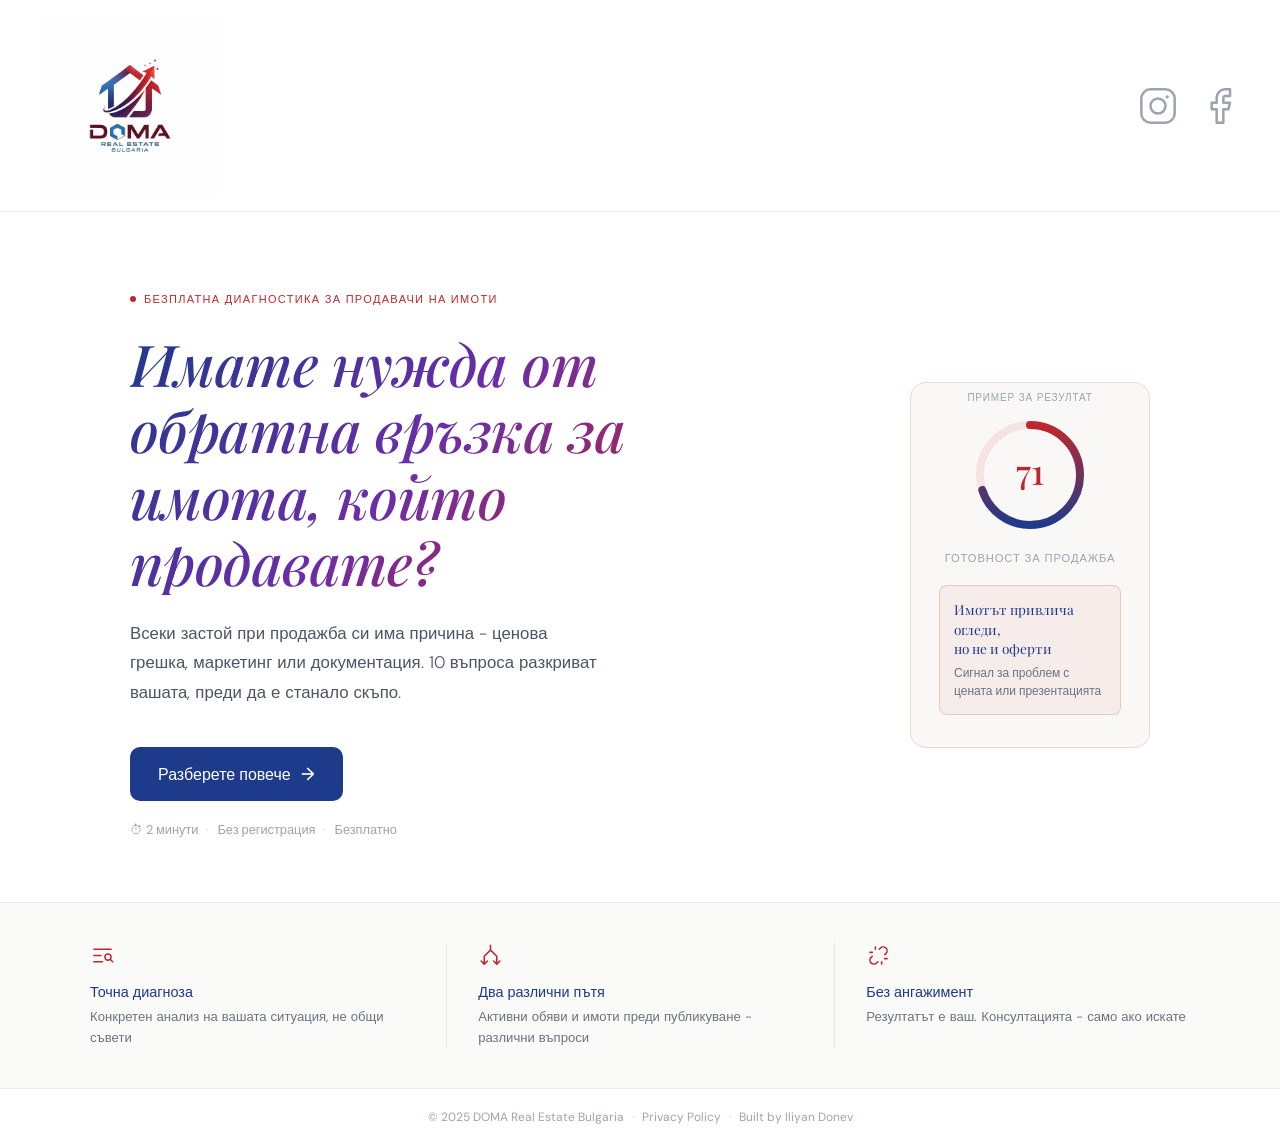
==== index.html @ 655368c6 "Implement Umami tracking on quiz start button Add Umami tracking for quiz start event." ====
<!DOCTYPE html>
<html lang="bg">
<head>
  <meta charset="UTF-8">
  <meta name="viewport" content="width=device-width, initial-scale=1">
  <meta property="og:title" content="DOMA Real Estate Bulgaria">
  <meta property="og:description" content="Защо вашият имот не се продава – 2-минутна проверка">
  <meta property="og:image" content="assets/og-image.png">
  <title>DOMA Real Estate Bulgaria</title>
  <link rel="stylesheet" href="css/style.css">
  <script defer src="https://cloud.umami.is/script.js" data-website-id="cf87cef5-dd13-4942-bef0-fa06c832aa52"></script>
</head>
<body>

  <!-- ── LANDING PAGE ──────────────────────────────────────────────────────── -->
  <div id="landing-page">

    <nav class="lp-nav">
      <img src="assets/doma-logo.png" alt="DOMA Real Estate Bulgaria" class="lp-logo">
      <div class="lp-nav-social">
        <a href="https://www.instagram.com/doma.real.estate?igsh=NHRucGd0cjFxdnpi" target="_blank" rel="noopener" class="lp-social-link" aria-label="Instagram">
          <svg width="40" height="40" viewBox="0 0 24 24" fill="none" xmlns="http://www.w3.org/2000/svg">
            <rect x="2" y="2" width="20" height="20" rx="5.5" stroke="currentColor" stroke-width="1.5"/>
            <circle cx="12" cy="12" r="4.5" stroke="currentColor" stroke-width="1.5"/>
            <circle cx="17.5" cy="6.5" r="1" fill="currentColor"/>
          </svg>
        </a>
        <a href="https://www.facebook.com/share/1CuQhiD61M/?mibextid=wwXIfr" target="_blank" rel="noopener" class="lp-social-link" aria-label="Facebook">
          <svg width="40" height="40" viewBox="0 0 24 24" fill="none" xmlns="http://www.w3.org/2000/svg">
            <path d="M18 2H15C13.6739 2 12.4021 2.52678 11.4645 3.46447C10.5268 4.40215 10 5.67392 10 7V10H7V14H10V22H14V14H17L18 10H14V7C14 6.73478 14.1054 6.48043 14.2929 6.29289C14.4804 6.10536 14.7348 6 15 6H18V2Z" stroke="currentColor" stroke-width="1.5" stroke-linecap="round" stroke-linejoin="round"/>
          </svg>
        </a>
      </div>
    </nav>

    <section class="lp-hero">
      <div class="lp-hero-inner">

        <div class="lp-eyebrow">
          <span class="lp-eyebrow-dot"></span>
          Безплатна диагностика за продавачи на имоти
        </div>

        <h1 class="lp-headline">
          <em>Имате нужда от обратна връзка за имота, който продавате?</em>
        </h1>

        <p class="lp-subhead">
          Всеки застой при продажба си има причина - ценова грешка, маркетинг или документация.
          10 въпроса разкриват вашата, преди да е станало скъпо.
        </p>

        <button class="lp-cta" id="lp-start-btn">
          Разберете повече
          <span class="lp-cta-arrow">→</span>
        </button>

        <div class="lp-meta">
          <span>⏱ 2 минути</span>
          <span class="lp-meta-sep">·</span>
          <span>Без регистрация</span>
          <span class="lp-meta-sep">·</span>
          <span>Безплатно</span>
        </div>

      </div>

      <div class="lp-hero-graphic">
        <div class="lp-score-preview">
          <div class="lp-score-ring">
            <svg viewBox="0 0 120 120" width="120" height="120">
              <circle cx="60" cy="60" r="50" fill="none" stroke="rgba(192,39,45,0.1)" stroke-width="8"/>
              <circle cx="60" cy="60" r="50" fill="none" stroke="url(#lp-grad)" stroke-width="8"
                stroke-dasharray="220 314" stroke-linecap="round"
                transform="rotate(-90 60 60)"/>
              <defs>
                <linearGradient id="lp-grad" x1="0%" y1="0%" x2="100%" y2="0%">
                  <stop offset="0%" stop-color="#1E3A8A"/>
                  <stop offset="100%" stop-color="#C0272D"/>
                </linearGradient>
              </defs>
            </svg>
            <div class="lp-score-num">71</div>
          </div>
          <div class="lp-score-label">Готовност за продажба</div>
          <div class="lp-score-risk">
            <div class="lp-score-risk-title">Имотът привлича огледи,<br>но не и оферти</div>
            <div class="lp-score-risk-body">Сигнал за проблем с цената или презентацията</div>
          </div>
        </div>
      </div>

    </section>

    <section class="lp-trust">
      <div class="lp-trust-inner">

        <div class="lp-trust-card">
          <div class="lp-trust-icon">
            <svg xmlns="http://www.w3.org/2000/svg" width="25" height="25" fill="#C0272D" viewBox="0 0 256 256"><path d="M32,64a8,8,0,0,1,8-8H216a8,8,0,0,1,0,16H40A8,8,0,0,1,32,64Zm8,72h72a8,8,0,0,0,0-16H40a8,8,0,0,0,0,16Zm88,48H40a8,8,0,0,0,0,16h88a8,8,0,0,0,0-16Zm109.66,13.66a8,8,0,0,1-11.32,0L206,177.36A40,40,0,1,1,217.36,166l20.3,20.3A8,8,0,0,1,237.66,197.66ZM184,168a24,24,0,1,0-24-24A24,24,0,0,0,184,168Z"></path></svg>
          </div>
          <div class="lp-trust-label">Точна диагноза</div>
          <div class="lp-trust-desc">Конкретен анализ на вашата ситуация, не общи съвети</div>
        </div>

        <div class="lp-trust-divider"></div>

        <div class="lp-trust-card">
          <div class="lp-trust-icon">
            <svg xmlns="http://www.w3.org/2000/svg" width="25" height="25" fill="#C0272D" viewBox="0 0 256 256"><path d="M229.66,189.66l-32,32a8,8,0,0,1-11.32,0l-32-32a8,8,0,0,1,11.32-11.32L184,196.69V139.31l-56-56-56,56v57.38l18.34-18.35a8,8,0,0,1,11.32,11.32l-32,32a8,8,0,0,1-11.32,0l-32-32a8,8,0,0,1,11.32-11.32L56,196.69V136a8,8,0,0,1,2.34-5.66L120,68.69V24a8,8,0,0,1,16,0V68.69l61.66,61.65A8,8,0,0,1,200,136v60.69l18.34-18.35a8,8,0,0,1,11.32,11.32Z"></path></svg>
          </div>
          <div class="lp-trust-label">Два различни пътя</div>
          <div class="lp-trust-desc">Активни обяви и имоти преди публикуване - различни въпроси</div>
        </div>

        <div class="lp-trust-divider"></div>

        <div class="lp-trust-card">
          <div class="lp-trust-icon">
            <svg xmlns="http://www.w3.org/2000/svg" width="25" height="25" fill="#C0272D" viewBox="0 0 256 256"><path d="M198.63,57.37a32,32,0,0,0-45.19-.06L141.79,69.52a8,8,0,0,1-11.58-11l11.72-12.29a1.59,1.59,0,0,1,.13-.13,48,48,0,0,1,67.88,67.88,1.59,1.59,0,0,1-.13.13l-12.29,11.72a8,8,0,0,1-11-11.58l12.21-11.65A32,32,0,0,0,198.63,57.37ZM114.21,186.48l-11.65,12.21a32,32,0,0,1-45.25-45.25l12.21-11.65a8,8,0,0,0-11-11.58L46.19,141.93a1.59,1.59,0,0,0-.13.13,48,48,0,0,0,67.88,67.88,1.59,1.59,0,0,0,.13-.13l11.72-12.29a8,8,0,1,0-11.58-11ZM216,152H192a8,8,0,0,0,0,16h24a8,8,0,0,0,0-16ZM40,104H64a8,8,0,0,0,0-16H40a8,8,0,0,0,0,16Zm120,80a8,8,0,0,0-8,8v24a8,8,0,0,0,16,0V192A8,8,0,0,0,160,184ZM96,72a8,8,0,0,0,8-8V40a8,8,0,0,0-16,0V64A8,8,0,0,0,96,72Z"></path></svg>
          </div>
          <div class="lp-trust-label">Без ангажимент</div>
          <div class="lp-trust-desc">Резултатът е ваш. Консултацията - само ако искате</div>
        </div>

      </div>
    </section>

    <footer class="lp-footer">
      <span>© 2025 DOMA Real Estate Bulgaria</span>
      <span class="lp-meta-sep">·</span>
      <a href="privacy.html" target="_blank" rel="noopener">Privacy Policy</a>
      <span class="lp-meta-sep">·</span>
      <span>Built by Iliyan Donev</span>
    </footer>

  </div>

  <!-- ── QUIZ ──────────────────────────────────────────────────────────────── -->
  <div id="quiz-root" style="display:none;">
    <div class="quiz-inner" id="quiz-inner"></div>
  </div>

  <script src="js/quiz.js"></script>
  <script>
    document.getElementById('lp-start-btn').addEventListener('click', function () {
      if (window.umami) umami.track('quiz-started'); // Umami analytics - Quiz started — did the CTA click convert to Q1
      var lp = document.getElementById('landing-page');
      var qr = document.getElementById('quiz-root');
      lp.style.transition = 'opacity 0.35s ease';
      lp.style.opacity = '0';
      setTimeout(function () {
        lp.style.display = 'none';
        qr.style.display = 'flex';
        qr.style.opacity = '0';
        qr.style.transition = 'opacity 0.35s ease';
        setTimeout(function () { qr.style.opacity = '1'; }, 30);
      }, 350);
    });
  </script>

</body>
</html>
---- css/style.css ----
@import url('https://fonts.googleapis.com/css2?family=Playfair+Display:wght@400;500;600&family=DM+Sans:wght@400;500&display=swap');

  * { box-sizing: border-box; margin: 0; padding: 0; }

  #quiz-root {
    font-family: 'DM Sans', sans-serif;
    background: #F2F1EE;
    min-height: 100vh;
    padding: 2rem 1rem;
    color: #FFFFFF;
    display: flex;
    flex-direction: column;
    align-items: center;
    justify-content: center;
  }

  .quiz-inner {
    width: 100%;
    max-width: 620px;
  }

  .brand {
    text-align: center;
    margin-bottom: 2.5rem;
  }

  .brand-eyebrow {
    font-size: 11px;
    letter-spacing: 0.12em;
    text-transform: uppercase;
    color: #C0272D;
    margin-bottom: 0.5rem;
  }

  .brand-title {
    font-family: 'Playfair Display', serif;
    font-size: 1.6rem;
    font-weight: 500;
    color: #1e3a8a;
    line-height: 1.3;
  }

  .brand-trust {
    font-size: 0.75rem;
    color: #1e3a8a;
    margin-top: 0.5rem;
  }

  .progress-bar-wrap {
    background: rgba(0,0,0,0.08);
    border-radius: 100px;
    height: 3px;
    margin-bottom: 2.5rem;
    overflow: hidden;
  }

  .progress-bar-fill {
    height: 100%;
    background: #C0272D;
    border-radius: 100px;
    transition: width 0.5s ease;
  }

  .q-counter {
    font-size: 12px;
    color: #C0272D;
    letter-spacing: 0.08em;
    text-transform: uppercase;
    margin-bottom: 0.75rem;
    display: flex;
    justify-content: space-between;
  }

  .q-text {
    font-family: 'Playfair Display', serif;
    font-size: 1.35rem;
    font-weight: 400;
    line-height: 1.5;
    color: #1e3a8a;
    margin-bottom: 1.75rem;
  }

  .options-list {
    display: flex;
    flex-direction: column;
    gap: 10px;
  }

  .option-btn {
    background: rgba(0,0,0,0.02);
    border: 0.5px solid rgba(192,39,45,0.2);
    border-radius: 10px;
    padding: 14px 18px;
    color: #1e3a8a;
    font-family: 'DM Sans', sans-serif;
    font-size: 0.95rem;
    text-align: left;
    cursor: pointer;
    transition: background 0.2s, border-color 0.2s, color 0.2s;
    display: flex;
    align-items: center;
    gap: 12px;
  }

  .option-btn:hover {
    background: rgba(192,39,45,0.07);
    border-color: rgba(192,39,45,0.6);
    color: #1e3a8a;
  }

  .option-btn.selected {
    background: rgba(192,39,45,0.1);
    border-color: #C0272D;
    color: #1e3a8a;
  }

  .option-letter {
    width: 26px;
    height: 26px;
    border-radius: 50%;
    border: 0.5px solid currentColor;
    display: flex;
    align-items: center;
    justify-content: center;
    font-size: 12px;
    font-weight: 500;
    flex-shrink: 0;
    opacity: 0.7;
  }

  .nav-row {
    display: flex;
    align-items: center;
    gap: 10px;
    margin-top: 1.75rem;
  }

  .nav-row .next-btn {
    margin-top: 0;
    flex: 1;
  }

  .back-btn {
    background: none;
    border: 0.5px solid rgba(192,39,45,0.3);
    border-radius: 10px;
    padding: 15px 20px;
    font-family: 'DM Sans', sans-serif;
    font-size: 0.95rem;
    color: #C0272D;
    cursor: pointer;
    transition: background 0.2s;
    white-space: nowrap;
  }

  .back-btn:hover {
    background: rgba(192,39,45,0.06);
  }


  .next-btn {
    margin-top: 1.75rem;
    width: 100%;
    background: #1E3A8A;
    border: none;
    border-radius: 10px;
    padding: 15px;
    font-family: 'DM Sans', sans-serif;
    font-size: 1rem;
    font-weight: 500;
    color: #FFFFFF;
    cursor: pointer;
    transition: opacity 0.2s, transform 0.1s;
  }

  .next-btn:hover { opacity: 0.9; }
  .next-btn:active { transform: scale(0.99); }
  .next-btn:disabled { opacity: 0.3; cursor: not-allowed; }

  .result-wrap { text-align: center; }

  .score-ring-wrap {
    position: relative;
    width: 160px;
    height: 160px;
    margin: 0 auto 1.5rem;
  }

  .score-ring-wrap svg { width: 160px; height: 160px; transform: rotate(-90deg); }

  .score-number {
    position: absolute;
    top: 50%; left: 50%;
    transform: translate(-50%, -50%);
    font-family: 'Playfair Display', serif;
    font-size: 2.8rem;
    font-weight: 500;
    color: #C0272D;
    line-height: 1;
  }

  .score-label {
    font-family: 'Playfair Display', serif;
    font-size: 1.5rem;
    color: #1e3a8a;
    margin-bottom: 0.5rem;
  }

  .score-subtitle {
    font-size: 0.9rem;
    color: #6B7280;
    margin-bottom: 2rem;
    line-height: 1.6;
    max-width: 440px;
    margin-left: auto;
    margin-right: auto;
  }

  .breakdown {
    background: rgba(0,0,0,0.02);
    border: 0.5px solid rgba(192,39,45,0.15);
    border-radius: 12px;
    padding: 1.25rem;
    margin-bottom: 1.75rem;
    text-align: left;
  }

  .breakdown-title {
    font-size: 11px;
    letter-spacing: 0.1em;
    text-transform: uppercase;
    color: #C0272D;
    margin-bottom: 1rem;
  }

  .breakdown-item {
    display: flex;
    align-items: center;
    justify-content: space-between;
    padding: 8px 0;
    border-bottom: 0.5px solid rgba(0,0,0,0.06);
    font-size: 0.88rem;
  }

  .breakdown-item:last-child { border-bottom: none; }

  .bi-label { color: #6B7280; }

  .bi-bar-wrap {
    flex: 1;
    margin: 0 12px;
    height: 4px;
    background: rgba(0,0,0,0.08);
    border-radius: 100px;
    overflow: hidden;
  }

  .bi-bar-fill {
    height: 100%;
    border-radius: 100px;
    background: #C0272D;
  }

  .bi-score { font-size: 12px; color: #C0272D; font-weight: 500; min-width: 28px; text-align: right; }

  .contact-box {
    background: rgba(192,39,45,0.06);
    border: 0.5px solid rgba(192,39,45,0.3);
    border-radius: 12px;
    padding: 1.5rem;
    margin-bottom: 1.25rem;
    text-align: left;
  }

  .contact-box-title {
    font-family: 'Playfair Display', serif;
    font-size: 1.1rem;
    margin-bottom: 0.35rem;
    color: #1e3a8a;
  }

  .contact-box-sub {
    font-size: 0.85rem;
    color: #6B7280;
    margin-bottom: 1.25rem;
    line-height: 1.5;
  }

  .field-row { display: flex; flex-direction: column; gap: 10px; margin-bottom: 12px; }

  .field-input {
    background: rgba(0,0,0,0.03);
    border: 0.5px solid rgba(0,0,0,0.12);
    border-radius: 8px;
    padding: 12px 14px;
    color: #1e3a8a;
    font-family: 'DM Sans', sans-serif;
    font-size: 0.9rem;
    outline: none;
    transition: border-color 0.2s;
  }

  .privacy-check-row {
    display: flex;
    align-items: flex-start;
    gap: 10px;
    margin-top: 12px;
    color: #6b7280;
    font-size: 13px;
    line-height: 1.4;
  }

  .privacy-check-row input {
    margin-top: 3px;
  }

  .privacy-check-label a {
    text-decoration: underline;
  }

  .privacy-check-error {
    margin-top: 6px;
    font-size: 12px;
  }

  .field-input:focus { border-color: #C0272D; }
  .field-input::placeholder { color: #9CA3AF; }

  .submit-btn {
    width: 100%;
    background: #1E3A8A;
    border: none;
    border-radius: 10px;
    padding: 14px;
    font-family: 'DM Sans', sans-serif;
    font-size: 0.95rem;
    font-weight: 500;
    color: #FFFFFF;
    cursor: pointer;
    transition: opacity 0.2s;
    margin-top: 4px;
  }

  .submit-btn:hover { opacity: 0.88; }

  .thankyou-msg {
    font-size: 0.85rem;
    color: #9CA3AF;
    text-align: center;
    margin-top: 0.75rem;
    line-height: 1.5;
  }

  .restart-link {
    display: inline-block;
    margin-top: 1rem;
    font-size: 0.8rem;
    color: #9CA3AF;
    cursor: pointer;
    text-decoration: underline;
    background: none;
    border: none;
    font-family: 'DM Sans', sans-serif;
  }

  .fade-in { animation: fadeUp 0.35s ease both; }
  @keyframes fadeUp {
    from { opacity: 0; transform: translateY(12px); }
    to { opacity: 1; transform: translateY(0); }
  }
  /* ── Dropdown ── */
  .dropdown-input {
    width: 100%;
    appearance: none;
    -webkit-appearance: none;
    background-image: url("data:image/svg+xml,%3Csvg xmlns='http://www.w3.org/2000/svg' width='12' height='8' viewBox='0 0 12 8'%3E%3Cpath d='M1 1l5 5 5-5' stroke='%23C0272D' stroke-width='1.5' fill='none' stroke-linecap='round'/%3E%3C/svg%3E");
    background-repeat: no-repeat;
    background-position: right 14px center;
    padding-right: 36px;
    cursor: pointer;
    font-size: 0.95rem;
  }

  .dropdown-input option {
    background: rgba(0,0,0,0.06);
    color: #1e3a8a;
  }

  /* ── Multiselect hint ── */
  .multiselect-hint {
    font-size: 0.78rem;
    color: #9CA3AF;
    margin-bottom: 1rem;
  }

  /* ── Option btn selected for multiselect ── */
  .option-btn.selected .option-letter {
    background: rgba(192,39,45,0.15);
    border-color: #C0272D;
    color: #C0272D;
    opacity: 1;
  }

  /* ── Inline sub-questions ── */
  .sub-question-wrap {
    margin-top: 1.5rem;
    padding-top: 1.25rem;
    border-top: 0.5px solid rgba(192,39,45,0.15);
    animation: fadeUp 0.25s ease both;
  }

  .sub-q-text {
    font-family: 'Playfair Display', serif;
    font-size: 1.05rem;
    color: #1e3a8a;
    margin-bottom: 1rem;
  }

/* ── Risk card (results page) ── */
.risk-card {
  background: rgba(192,39,45,0.05);
  border: 0.5px solid rgba(192,39,45,0.25);
  border-radius: 12px;
  padding: 1.4rem 1.5rem;
  margin-bottom: 1.75rem;
  text-align: left;
}

.risk-card-title {
  font-family: 'Playfair Display', serif;
  font-size: 1.1rem;
  color: #1e3a8a;
  margin-bottom: 0.6rem;
  line-height: 1.4;
}

.risk-card-body {
  font-size: 0.88rem;
  color: #374151;
  line-height: 1.65;
}

.risk-card-secondary {
  margin-top: 0.9rem;
  padding-top: 0.9rem;
  border-top: 0.5px solid rgba(192,39,45,0.12);
  font-size: 0.82rem;
  color: #6B7280;
  line-height: 1.55;
  font-style: italic;
}

/* ═══════════════════════════════════════════════════════════════════════════
   LANDING PAGE
   ═══════════════════════════════════════════════════════════════════════════ */

body { margin: 0; padding: 0; }

#landing-page {
  font-family: 'DM Sans', sans-serif;
  background: #FFFFFF;
  min-height: 100vh;
  display: flex;
  flex-direction: column;
  color: #111110;
}

.lp-nav {
  padding: 1rem 2.5rem;
  border-bottom: 0.5px solid rgba(0,0,0,0.07);
  display: flex;
  align-items: center;
  justify-content: space-between;
}

.lp-logo {
  height: clamp(150px, 14vw, 270px); 
  width: auto;
  object-fit: contain;
}

/* ── Nav social icons ── */

.lp-nav-social {
  display: flex;
  align-items: center;
  gap: 22px;
}

.lp-social-link {
  color: #9CA3AF;
  display: flex;
  align-items: center;
  justify-content: center;
  transition: color 0.2s;
}

.lp-social-link:hover { color: #C0272D; }

.lp-hero {
  flex: 1;
  display: flex;
  align-items: center;
  justify-content: space-between;
  gap: 4rem;
  padding: 5rem 2.5rem 4rem;
  max-width: 1100px;
  margin: 0 auto;
  width: 100%;
  box-sizing: border-box;
}

.lp-hero-inner {
  flex: 1;
  max-width: 560px;
}

.lp-eyebrow {
  display: flex;
  align-items: center;
  gap: 8px;
  font-size: 11px;
  font-weight: 500;
  letter-spacing: 0.12em;
  text-transform: uppercase;
  color: #C0272D;
  margin-bottom: 1.5rem;
}

.lp-eyebrow-dot {
  width: 6px;
  height: 6px;
  border-radius: 50%;
  background: #C0272D;
  flex-shrink: 0;
}

.lp-headline {
  font-family: 'Playfair Display', serif;
  font-size: clamp(2.4rem, 5vw, 3.6rem);
  font-weight: 500;
  line-height: 1.15;
  color: #1E3A8A;
  margin: 0 0 1.5rem;
  letter-spacing: -0.01em;
}

.lp-headline em {
  font-style: italic;
  background: linear-gradient(135deg, #1E3A8A 0%, #6B2DA8 50%, #C0272D 100%);
  -webkit-background-clip: text;
  -webkit-text-fill-color: transparent;
  background-clip: text;
  padding-right: 0.15em;
  display: inline-block;
}

.lp-headline-sub {
  font-family: 'Playfair Display', serif;
  font-size: clamp(1.2rem, 2.5vw, 1.8rem);
  font-weight: 400;
  color: #4B5563;
  line-height: 1.3;
  margin: 0 0 1.5rem;
  letter-spacing: -0.01em;
}

.lp-subhead {
  font-size: 1.05rem;
  line-height: 1.75;
  color: #4B5563;
  margin: 0 0 2.5rem;
  font-weight: 300;
  max-width: 480px;
}

.lp-cta {
  display: inline-flex;
  align-items: center;
  gap: 10px;
  background: #1E3A8A;
  color: #FFFFFF;
  border: none;
  border-radius: 10px;
  padding: 16px 28px;
  font-family: 'DM Sans', sans-serif;
  font-size: 1rem;
  font-weight: 500;
  cursor: pointer;
  transition: background 0.2s, transform 0.15s;
  margin-bottom: 1.25rem;
  white-space: nowrap;
}

.lp-cta:hover { background: #162d6e; transform: translateY(-1px); }
.lp-cta:active { transform: translateY(0) scale(0.99); }

.lp-cta-arrow {
  font-size: 1.1rem;
  transition: transform 0.2s;
}

.lp-cta:hover .lp-cta-arrow { transform: translateX(3px); }

.lp-meta {
  font-size: 0.8rem;
  color: #9CA3AF;
  display: flex;
  align-items: center;
  gap: 8px;
}

.lp-meta-sep { opacity: 0.5; }

.lp-hero-graphic { flex-shrink: 0; }

.lp-score-preview {
  background: #F9F8F6;
  border: 0.5px solid rgba(192,39,45,0.15);
  border-radius: 16px;
  padding: 2rem 1.75rem;
  width: 240px;
  text-align: center;
  position: relative;
}

.lp-score-preview::before {
  content: 'Пример за резултат';
  position: absolute;
  top: 8px;
  left: 50%;
  transform: translateX(-50%);
  font-size: 10px;
  font-weight: 500;
  letter-spacing: 0.08em;
  text-transform: uppercase;
  color: #9CA3AF;
  background: #F9F8F6;
  padding: 0 8px;
  white-space: nowrap;
}

.lp-score-ring {
  position: relative;
  width: 120px;
  height: 120px;
  margin: 0 auto 1rem;
}

.lp-score-num {
  position: absolute;
  top: 46%;
  left: 50%;
  transform: translate(-50%, -50%);
  font-family: 'Playfair Display', serif;
  font-size: 2.2rem;
  font-weight: 500;
  color: #C0272D;
  line-height: 1;
}

.lp-score-label {
  font-size: 0.7rem;
  letter-spacing: 0.08em;
  text-transform: uppercase;
  color: #9CA3AF;
  margin-bottom: 1.25rem;
}

.lp-score-risk {
  background: rgba(192,39,45,0.05);
  border: 0.5px solid rgba(192,39,45,0.2);
  border-radius: 8px;
  padding: 0.875rem;
  text-align: left;
}

.lp-score-risk-title {
  font-family: 'Playfair Display', serif;
  font-size: 0.85rem;
  color: #1E3A8A;
  line-height: 1.4;
  margin-bottom: 0.4rem;
}

.lp-score-risk-body {
  font-size: 0.75rem;
  color: #6B7280;
  line-height: 1.5;
}

.lp-trust {
  border-top: 0.5px solid rgba(0,0,0,0.07);
  background: #FAFAF9;
  padding: 2.5rem;
}

.lp-trust-inner {
  max-width: 1100px;
  margin: 0 auto;
  display: flex;
  align-items: flex-start;
  gap: 0;
}

.lp-trust-card {
  flex: 1;
  padding: 0 2rem;
  display: flex;
  flex-direction: column;
  gap: 6px;
}

.lp-trust-card:first-child { padding-left: 0; }
.lp-trust-card:last-child  { padding-right: 0; }

.lp-trust-icon { margin-bottom: 4px; }

.lp-trust-label {
  font-size: 0.9rem;
  font-weight: 500;
  color: #1E3A8A;
}

.lp-trust-desc {
  font-size: 0.82rem;
  color: #6B7280;
  line-height: 1.55;
}

.lp-trust-divider {
  width: 0.5px;
  background: rgba(0,0,0,0.08);
  align-self: stretch;
  flex-shrink: 0;
}

.lp-footer {
  padding: 1.25rem 2.5rem;
  border-top: 0.5px solid rgba(0,0,0,0.07);
  font-size: 0.75rem;
  color: #9CA3AF;
  display: flex;
  align-items: center;
  justify-content: center;
  gap: 8px;
}

.lp-footer a {
  color: #9CA3AF;
  text-decoration: none;
  transition: color 0.2s;
}

.lp-footer a:hover { color: #C0272D; }

#quiz-root {
  flex-direction: column;
  align-items: center;
  justify-content: center;
}

@media (max-width: 820px) {
  .lp-hero {
    flex-direction: column;
    padding: 3rem 1.5rem 2.5rem;
    gap: 2.5rem;
    align-items: flex-start;
  }
  .lp-cta {
    display: flex;
    justify-content: center;
  }
  .lp-meta {
    justify-content: center;
  }
  .lp-hero-graphic { align-self: center; }
  .lp-trust-inner { flex-direction: column; gap: 1.5rem; }
  .lp-trust-card  { padding: 0; }
  .lp-trust-divider { width: 100%; height: 0.5px; align-self: auto; }
  .lp-nav    { padding: 1.25rem 1.5rem; }
  .lp-trust  { padding: 2rem 1.5rem; }
  .lp-footer { padding: 1rem 1.5rem; }
}

@media (max-width: 480px) {
  .lp-cta {
    width: 100%;
    justify-content: center;
    font-size: 0.92rem;
    padding: 15px 12px;
  }
  .lp-score-preview { width: 200px; }
}
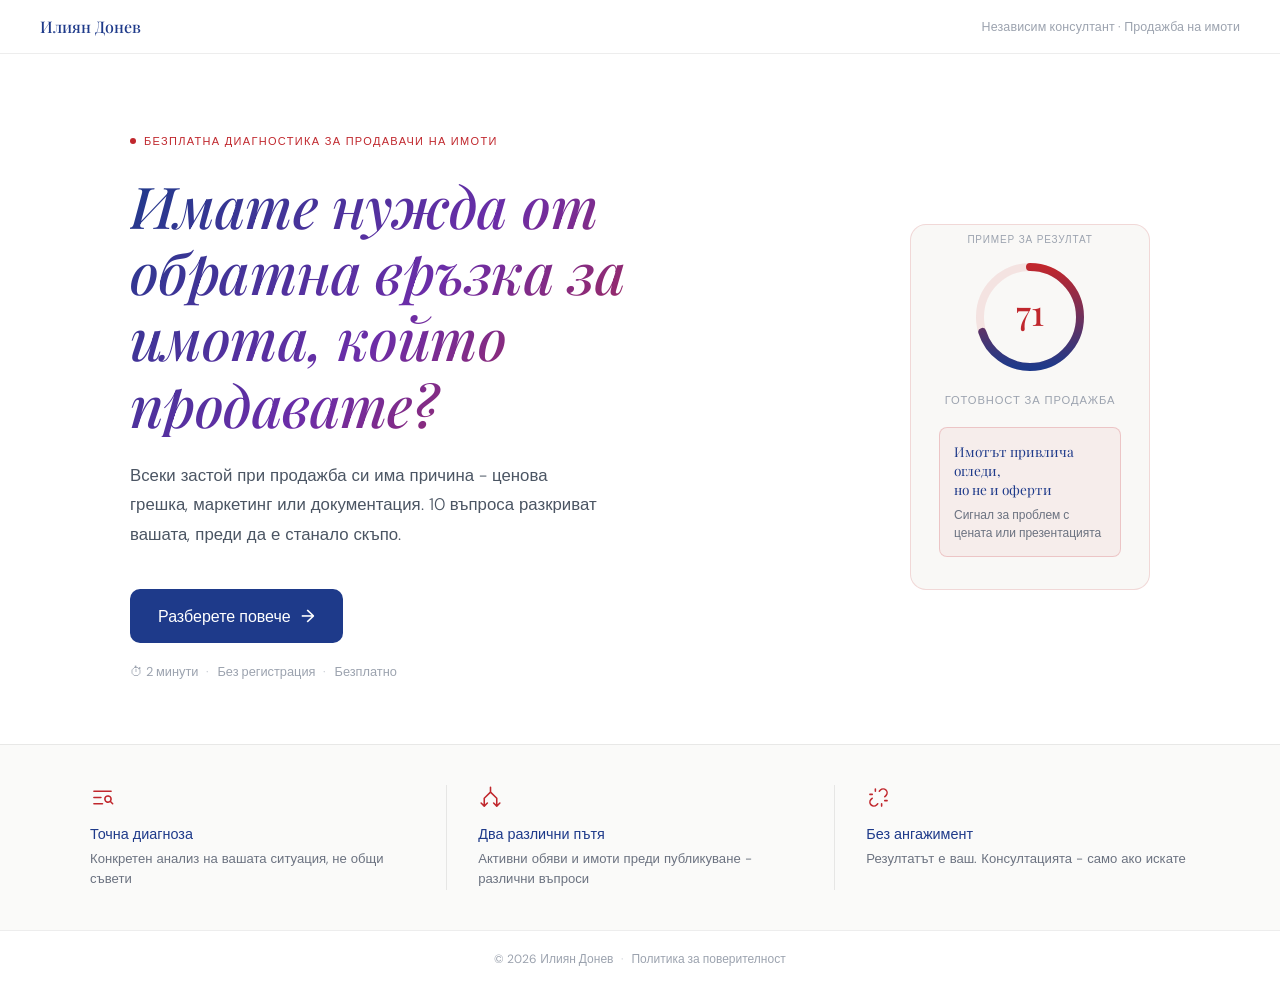
==== commit 15d7a05e: "name and email - legally correct" ====
--- a/index.html
+++ b/index.html
@@ -3,10 +3,10 @@
 <head>
   <meta charset="UTF-8">
   <meta name="viewport" content="width=device-width, initial-scale=1">
-  <meta property="og:title" content="DOMA Real Estate Bulgaria">
+  <meta property="og:title" content="Безплатна диагностика за продавачи на имоти">
   <meta property="og:description" content="Защо вашият имот не се продава – 2-минутна проверка">
   <meta property="og:image" content="assets/og-image.png">
-  <title>DOMA Real Estate Bulgaria</title>
+  <title>Диагностика за продавачи на имоти</title>
   <link rel="stylesheet" href="css/style.css">
   <script defer src="https://cloud.umami.is/script.js" data-website-id="cf87cef5-dd13-4942-bef0-fa06c832aa52"></script>
 </head>
@@ -16,21 +16,8 @@
   <div id="landing-page">
 
     <nav class="lp-nav">
-      <img src="assets/doma-logo.png" alt="DOMA Real Estate Bulgaria" class="lp-logo">
-      <div class="lp-nav-social">
-        <a href="https://www.instagram.com/doma.real.estate?igsh=NHRucGd0cjFxdnpi" target="_blank" rel="noopener" class="lp-social-link" aria-label="Instagram">
-          <svg width="40" height="40" viewBox="0 0 24 24" fill="none" xmlns="http://www.w3.org/2000/svg">
-            <rect x="2" y="2" width="20" height="20" rx="5.5" stroke="currentColor" stroke-width="1.5"/>
-            <circle cx="12" cy="12" r="4.5" stroke="currentColor" stroke-width="1.5"/>
-            <circle cx="17.5" cy="6.5" r="1" fill="currentColor"/>
-          </svg>
-        </a>
-        <a href="https://www.facebook.com/share/1CuQhiD61M/?mibextid=wwXIfr" target="_blank" rel="noopener" class="lp-social-link" aria-label="Facebook">
-          <svg width="40" height="40" viewBox="0 0 24 24" fill="none" xmlns="http://www.w3.org/2000/svg">
-            <path d="M18 2H15C13.6739 2 12.4021 2.52678 11.4645 3.46447C10.5268 4.40215 10 5.67392 10 7V10H7V14H10V22H14V14H17L18 10H14V7C14 6.73478 14.1054 6.48043 14.2929 6.29289C14.4804 6.10536 14.7348 6 15 6H18V2Z" stroke="currentColor" stroke-width="1.5" stroke-linecap="round" stroke-linejoin="round"/>
-          </svg>
-        </a>
-      </div>
+      <span class="lp-nav-name">Илиян Донев</span>
+      <span class="lp-nav-descriptor">Независим консултант · Продажба на имоти</span>
     </nav>
 
     <section class="lp-hero">
@@ -127,11 +114,9 @@
     </section>
 
     <footer class="lp-footer">
-      <span>© 2025 DOMA Real Estate Bulgaria</span>
+      <span>© 2026 Илиян Донев</span>
       <span class="lp-meta-sep">·</span>
-      <a href="privacy.html" target="_blank" rel="noopener">Privacy Policy</a>
-      <span class="lp-meta-sep">·</span>
-      <span>Built by Iliyan Donev</span>
+      <a href="privacy.html" target="_blank" rel="noopener">Политика за поверителност</a>
     </footer>
 
   </div>
--- a/css/style.css
+++ b/css/style.css
@@ -1,4 +1,4 @@
- @import url('https://fonts.googleapis.com/css2?family=Playfair+Display:wght@400;500;600&family=DM+Sans:wght@400;500&display=swap');
+@import url('https://fonts.googleapis.com/css2?family=Playfair+Display:wght@400;500;600&family=DM+Sans:wght@400;500&display=swap');
 
   * { box-sizing: border-box; margin: 0; padding: 0; }
 
@@ -300,28 +300,20 @@
     transition: border-color 0.2s;
   }
 
-  .privacy-check-row {
-    display: flex;
-    align-items: flex-start;
-    gap: 10px;
-    margin-top: 12px;
-    color: #6b7280;
-    font-size: 13px;
-    line-height: 1.4;
-  }
-
-  .privacy-check-row input {
-    margin-top: 3px;
-  }
-
-  .privacy-check-label a {
+  .privacy-notice {
+  font-size: 0.78rem;
+  color: #9CA3AF;
+  line-height: 1.55;
+  margin-bottom: 12px;
+  }
+
+  .privacy-notice a {
+    color: #9CA3AF;
     text-decoration: underline;
-  }
-
-  .privacy-check-error {
-    margin-top: 6px;
-    font-size: 12px;
-  }
+    text-underline-offset: 2px;
+  }
+
+  .privacy-notice a:hover { color: #C0272D; }
 
   .field-input:focus { border-color: #C0272D; }
   .field-input::placeholder { color: #9CA3AF; }
@@ -343,6 +335,18 @@
 
   .submit-btn:hover { opacity: 0.88; }
 
+
+  .form-error {
+    font-size: 0.82rem;
+    color: #C0272D;
+    background: rgba(192,39,45,0.06);
+    border: 0.5px solid rgba(192,39,45,0.25);
+    border-radius: 6px;
+    padding: 8px 12px;
+    margin-bottom: 10px;
+    line-height: 1.5;
+  }
+
   .thankyou-msg {
     font-size: 0.85rem;
     color: #9CA3AF;
@@ -473,29 +477,18 @@
   justify-content: space-between;
 }
 
-.lp-logo {
-  height: clamp(150px, 14vw, 270px); 
-  width: auto;
-  object-fit: contain;
-}
-
-/* ── Nav social icons ── */
-
-.lp-nav-social {
-  display: flex;
-  align-items: center;
-  gap: 22px;
-}
-
-.lp-social-link {
+.lp-nav-name {
+  font-family: 'Playfair Display', serif;
+  font-size: 1rem;
+  font-weight: 500;
+  color: #1E3A8A;
+}
+
+.lp-nav-descriptor {
+  font-size: 0.78rem;
   color: #9CA3AF;
-  display: flex;
-  align-items: center;
-  justify-content: center;
-  transition: color 0.2s;
-}
-
-.lp-social-link:hover { color: #C0272D; }
+  letter-spacing: 0.01em;
+}
 
 .lp-hero {
   flex: 1;
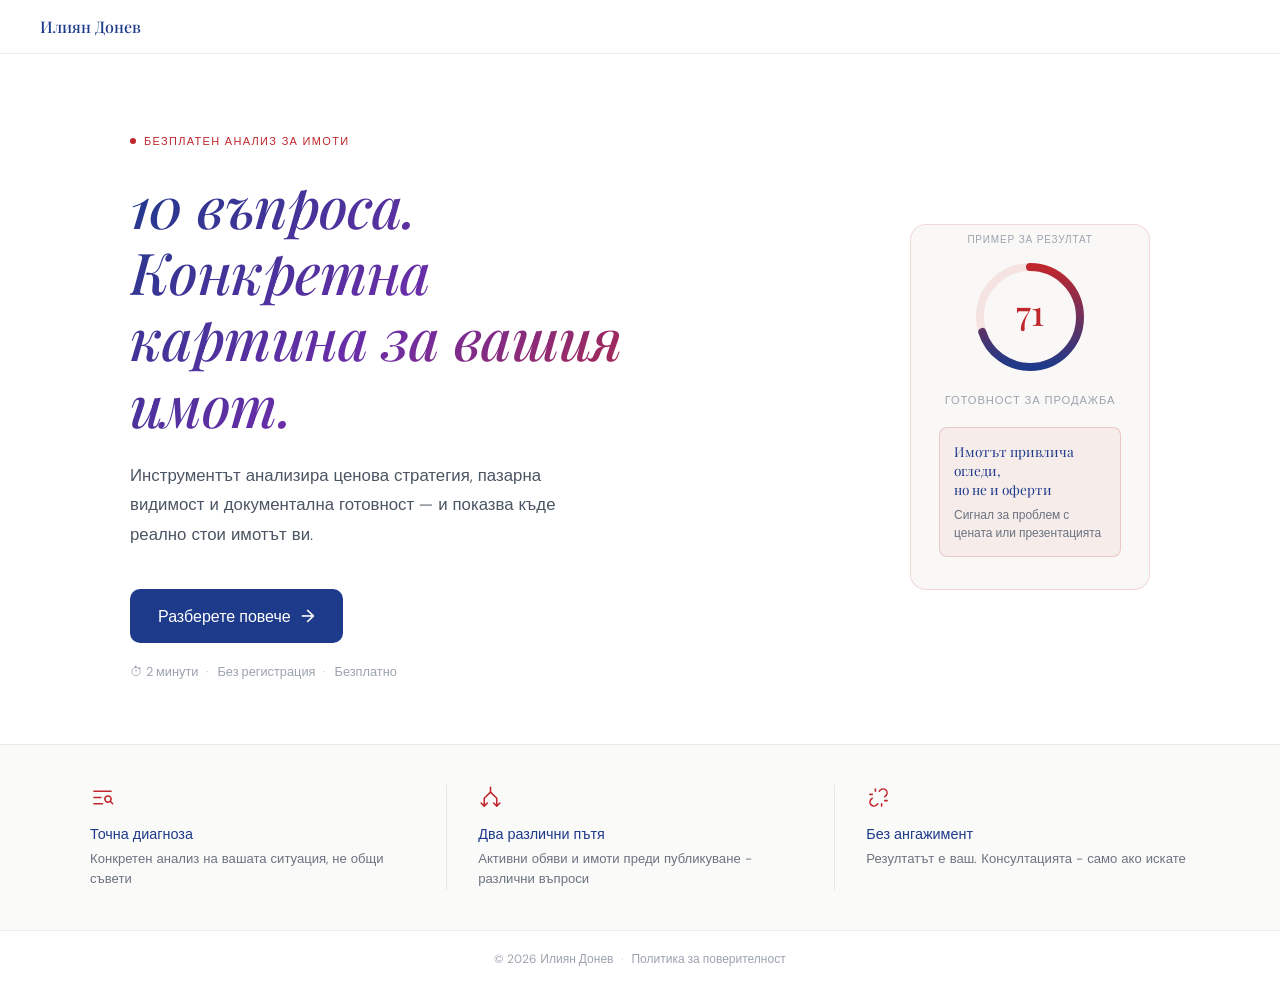
==== commit be9633f7: "Update title and content for property analysis" ====
--- a/index.html
+++ b/index.html
@@ -6,7 +6,7 @@
   <meta property="og:title" content="Безплатна диагностика за продавачи на имоти">
   <meta property="og:description" content="Защо вашият имот не се продава – 2-минутна проверка">
   <meta property="og:image" content="assets/og-image.png">
-  <title>Диагностика за продавачи на имоти</title>
+  <title>Безплатен анализ за имоти</title>
   <link rel="stylesheet" href="css/style.css">
   <script defer src="https://cloud.umami.is/script.js" data-website-id="cf87cef5-dd13-4942-bef0-fa06c832aa52"></script>
 </head>
@@ -17,7 +17,6 @@
 
     <nav class="lp-nav">
       <span class="lp-nav-name">Илиян Донев</span>
-      <span class="lp-nav-descriptor">Независим консултант · Продажба на имоти</span>
     </nav>
 
     <section class="lp-hero">
@@ -25,16 +24,15 @@
 
         <div class="lp-eyebrow">
           <span class="lp-eyebrow-dot"></span>
-          Безплатна диагностика за продавачи на имоти
+          Безплатен анализ за имоти
         </div>
 
         <h1 class="lp-headline">
-          <em>Имате нужда от обратна връзка за имота, който продавате?</em>
+          <em>10 въпроса. Конкретна картина за вашия имот.</em>
         </h1>
 
         <p class="lp-subhead">
-          Всеки застой при продажба си има причина - ценова грешка, маркетинг или документация.
-          10 въпроса разкриват вашата, преди да е станало скъпо.
+          Инструментът анализира ценова стратегия, пазарна видимост и документална готовност — и показва къде реално стои имотът ви.
         </p>
 
         <button class="lp-cta" id="lp-start-btn">
--- a/css/style.css
+++ b/css/style.css
@@ -337,14 +337,10 @@
 
 
   .form-error {
-    font-size: 0.82rem;
+    font-size: 0.8rem;
     color: #C0272D;
-    background: rgba(192,39,45,0.06);
-    border: 0.5px solid rgba(192,39,45,0.25);
-    border-radius: 6px;
-    padding: 8px 12px;
-    margin-bottom: 10px;
-    line-height: 1.5;
+    margin-top: 4px;
+    line-height: 1.4;
   }
 
   .thankyou-msg {
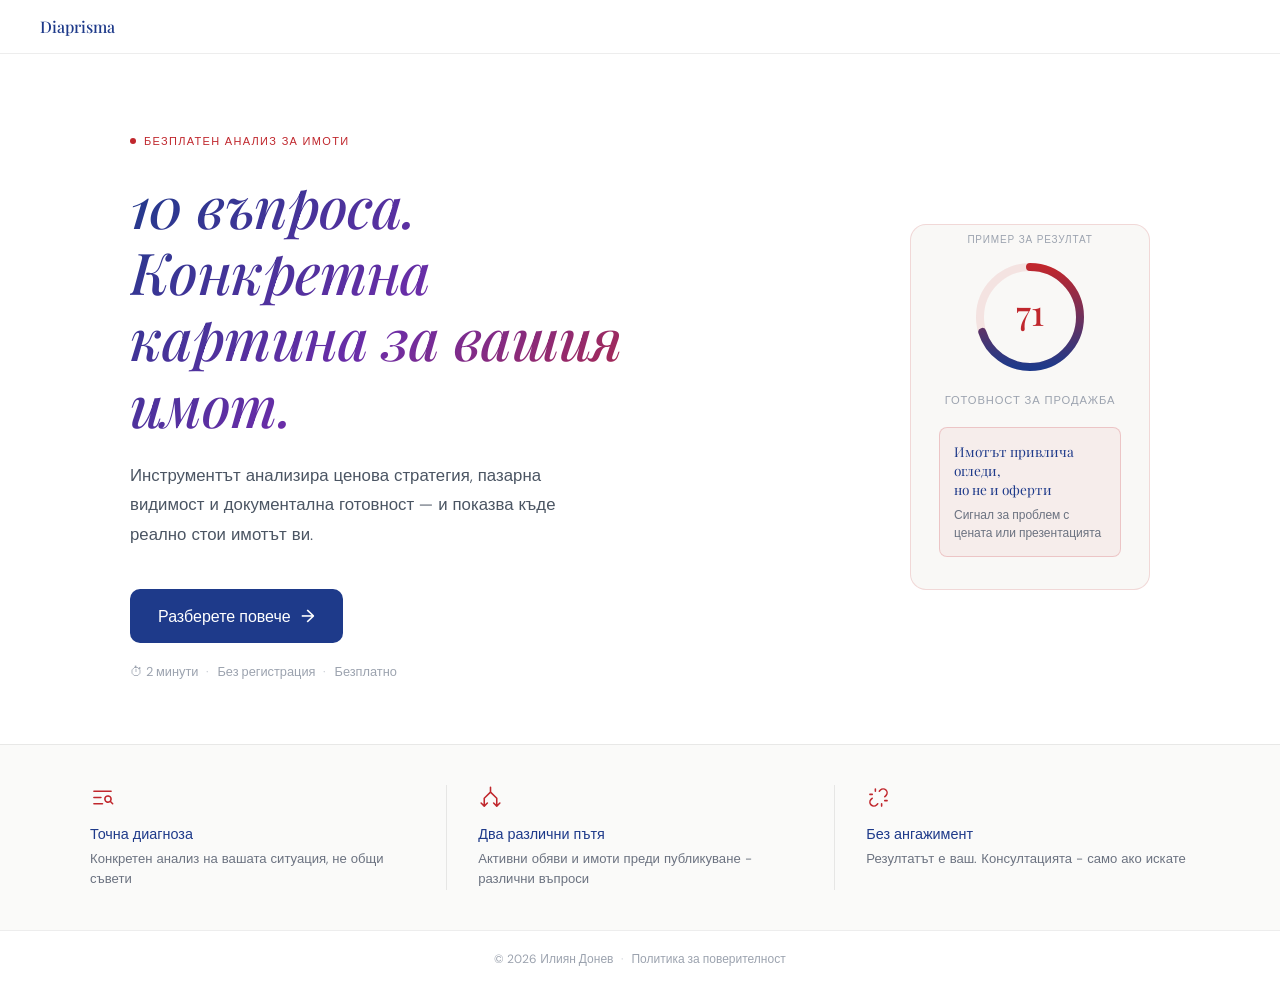
==== commit 5e368633: "Update navigation name from 'Илиян Донев' to 'Diaprisma'" ====
--- a/index.html
+++ b/index.html
@@ -16,7 +16,7 @@
   <div id="landing-page">
 
     <nav class="lp-nav">
-      <span class="lp-nav-name">Илиян Донев</span>
+      <span class="lp-nav-name">Diaprisma</span>
     </nav>
 
     <section class="lp-hero">
--- a/css/style.css
+++ b/css/style.css
@@ -201,9 +201,16 @@
 
   .score-label {
     font-family: 'Playfair Display', serif;
-    font-size: 1.5rem;
+    font-size: 1.1rem;
     color: #1e3a8a;
     margin-bottom: 0.5rem;
+  }
+
+  .score-sublabel {
+  font-size: 0.78rem;
+  color: #9CA3AF;
+  margin-bottom: 2rem;
+  letter-spacing: 0.04em;
   }
 
   .score-subtitle {
@@ -344,11 +351,15 @@
   }
 
   .thankyou-msg {
-    font-size: 0.85rem;
-    color: #9CA3AF;
-    text-align: center;
-    margin-top: 0.75rem;
-    line-height: 1.5;
+    font-size: 0.95rem;
+  font-weight: 500;
+  color: #ffffff;
+  background: #C0272D;
+  text-align: center;
+  margin-top: 0.75rem;
+  line-height: 1.5;
+  padding: 12px 16px;
+  border-radius: 8px;
   }
 
   .restart-link {
@@ -444,10 +455,9 @@
   margin-top: 0.9rem;
   padding-top: 0.9rem;
   border-top: 0.5px solid rgba(192,39,45,0.12);
-  font-size: 0.82rem;
-  color: #6B7280;
-  line-height: 1.55;
-  font-style: italic;
+  font-size: 0.88rem;
+  color: #374151;
+  line-height: 1.65;
 }
 
 /* ═══════════════════════════════════════════════════════════════════════════
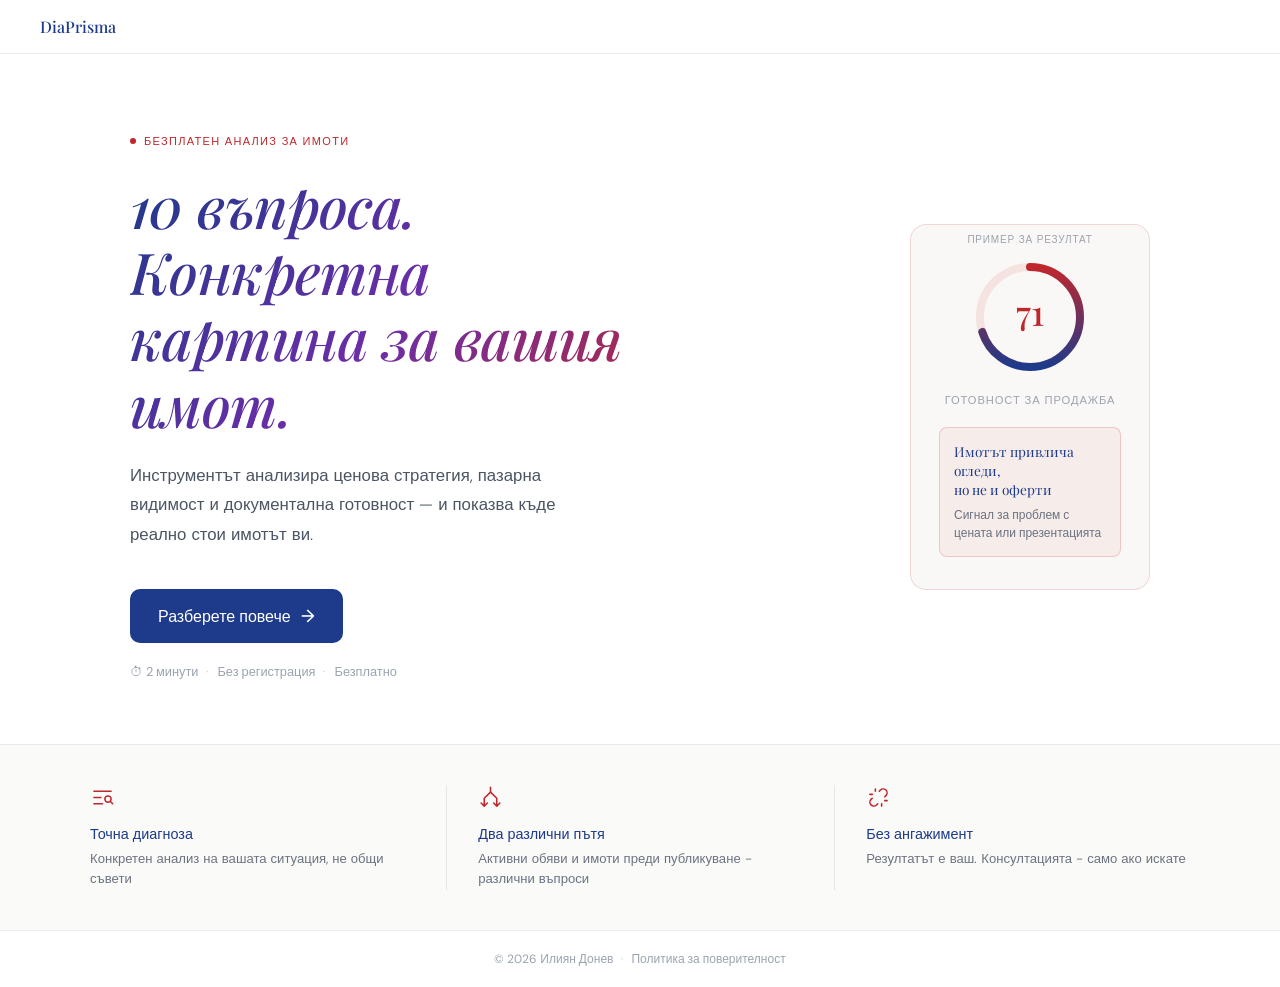
==== commit f4467f9c: "Correct the spelling of 'Diaprisma' to 'DiaPrisma'" ====
--- a/index.html
+++ b/index.html
@@ -16,7 +16,7 @@
   <div id="landing-page">
 
     <nav class="lp-nav">
-      <span class="lp-nav-name">Diaprisma</span>
+      <span class="lp-nav-name">DiaPrisma</span>
     </nav>
 
     <section class="lp-hero">
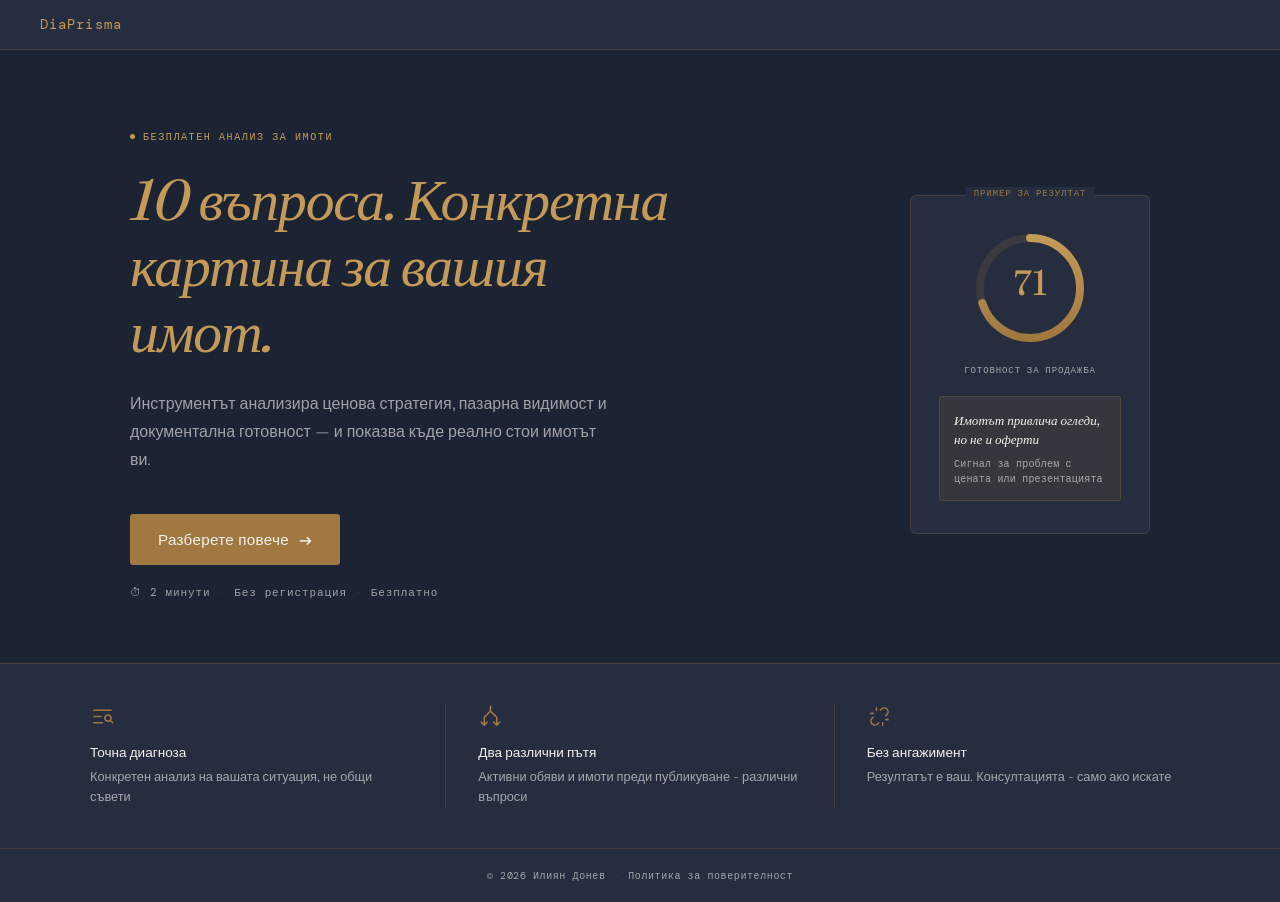
==== commit 10b76371: "Change SVG colors and update gradient stops" ====
--- a/index.html
+++ b/index.html
@@ -54,14 +54,14 @@
         <div class="lp-score-preview">
           <div class="lp-score-ring">
             <svg viewBox="0 0 120 120" width="120" height="120">
-              <circle cx="60" cy="60" r="50" fill="none" stroke="rgba(192,39,45,0.1)" stroke-width="8"/>
+              <circle cx="60" cy="60" r="50" fill="none" stroke="rgba(160,120,64,0.18)" stroke-width="8"/>
               <circle cx="60" cy="60" r="50" fill="none" stroke="url(#lp-grad)" stroke-width="8"
                 stroke-dasharray="220 314" stroke-linecap="round"
                 transform="rotate(-90 60 60)"/>
               <defs>
                 <linearGradient id="lp-grad" x1="0%" y1="0%" x2="100%" y2="0%">
-                  <stop offset="0%" stop-color="#1E3A8A"/>
-                  <stop offset="100%" stop-color="#C0272D"/>
+                  <stop offset="0%" stop-color="#A07840"/>
+                  <stop offset="100%" stop-color="#C49A58"/>
                 </linearGradient>
               </defs>
             </svg>
@@ -82,7 +82,7 @@
 
         <div class="lp-trust-card">
           <div class="lp-trust-icon">
-            <svg xmlns="http://www.w3.org/2000/svg" width="25" height="25" fill="#C0272D" viewBox="0 0 256 256"><path d="M32,64a8,8,0,0,1,8-8H216a8,8,0,0,1,0,16H40A8,8,0,0,1,32,64Zm8,72h72a8,8,0,0,0,0-16H40a8,8,0,0,0,0,16Zm88,48H40a8,8,0,0,0,0,16h88a8,8,0,0,0,0-16Zm109.66,13.66a8,8,0,0,1-11.32,0L206,177.36A40,40,0,1,1,217.36,166l20.3,20.3A8,8,0,0,1,237.66,197.66ZM184,168a24,24,0,1,0-24-24A24,24,0,0,0,184,168Z"></path></svg>
+            <svg xmlns="http://www.w3.org/2000/svg" width="25" height="25" fill="#A07840" viewBox="0 0 256 256"><path d="M32,64a8,8,0,0,1,8-8H216a8,8,0,0,1,0,16H40A8,8,0,0,1,32,64Zm8,72h72a8,8,0,0,0,0-16H40a8,8,0,0,0,0,16Zm88,48H40a8,8,0,0,0,0,16h88a8,8,0,0,0,0-16Zm109.66,13.66a8,8,0,0,1-11.32,0L206,177.36A40,40,0,1,1,217.36,166l20.3,20.3A8,8,0,0,1,237.66,197.66ZM184,168a24,24,0,1,0-24-24A24,24,0,0,0,184,168Z"></path></svg>
           </div>
           <div class="lp-trust-label">Точна диагноза</div>
           <div class="lp-trust-desc">Конкретен анализ на вашата ситуация, не общи съвети</div>
@@ -92,7 +92,7 @@
 
         <div class="lp-trust-card">
           <div class="lp-trust-icon">
-            <svg xmlns="http://www.w3.org/2000/svg" width="25" height="25" fill="#C0272D" viewBox="0 0 256 256"><path d="M229.66,189.66l-32,32a8,8,0,0,1-11.32,0l-32-32a8,8,0,0,1,11.32-11.32L184,196.69V139.31l-56-56-56,56v57.38l18.34-18.35a8,8,0,0,1,11.32,11.32l-32,32a8,8,0,0,1-11.32,0l-32-32a8,8,0,0,1,11.32-11.32L56,196.69V136a8,8,0,0,1,2.34-5.66L120,68.69V24a8,8,0,0,1,16,0V68.69l61.66,61.65A8,8,0,0,1,200,136v60.69l18.34-18.35a8,8,0,0,1,11.32,11.32Z"></path></svg>
+            <svg xmlns="http://www.w3.org/2000/svg" width="25" height="25" fill="#A07840" viewBox="0 0 256 256"><path d="M229.66,189.66l-32,32a8,8,0,0,1-11.32,0l-32-32a8,8,0,0,1,11.32-11.32L184,196.69V139.31l-56-56-56,56v57.38l18.34-18.35a8,8,0,0,1,11.32,11.32l-32,32a8,8,0,0,1-11.32,0l-32-32a8,8,0,0,1,11.32-11.32L56,196.69V136a8,8,0,0,1,2.34-5.66L120,68.69V24a8,8,0,0,1,16,0V68.69l61.66,61.65A8,8,0,0,1,200,136v60.69l18.34-18.35a8,8,0,0,1,11.32,11.32Z"></path></svg>
           </div>
           <div class="lp-trust-label">Два различни пътя</div>
           <div class="lp-trust-desc">Активни обяви и имоти преди публикуване - различни въпроси</div>
@@ -102,7 +102,7 @@
 
         <div class="lp-trust-card">
           <div class="lp-trust-icon">
-            <svg xmlns="http://www.w3.org/2000/svg" width="25" height="25" fill="#C0272D" viewBox="0 0 256 256"><path d="M198.63,57.37a32,32,0,0,0-45.19-.06L141.79,69.52a8,8,0,0,1-11.58-11l11.72-12.29a1.59,1.59,0,0,1,.13-.13,48,48,0,0,1,67.88,67.88,1.59,1.59,0,0,1-.13.13l-12.29,11.72a8,8,0,0,1-11-11.58l12.21-11.65A32,32,0,0,0,198.63,57.37ZM114.21,186.48l-11.65,12.21a32,32,0,0,1-45.25-45.25l12.21-11.65a8,8,0,0,0-11-11.58L46.19,141.93a1.59,1.59,0,0,0-.13.13,48,48,0,0,0,67.88,67.88,1.59,1.59,0,0,0,.13-.13l11.72-12.29a8,8,0,1,0-11.58-11ZM216,152H192a8,8,0,0,0,0,16h24a8,8,0,0,0,0-16ZM40,104H64a8,8,0,0,0,0-16H40a8,8,0,0,0,0,16Zm120,80a8,8,0,0,0-8,8v24a8,8,0,0,0,16,0V192A8,8,0,0,0,160,184ZM96,72a8,8,0,0,0,8-8V40a8,8,0,0,0-16,0V64A8,8,0,0,0,96,72Z"></path></svg>
+            <svg xmlns="http://www.w3.org/2000/svg" width="25" height="25" fill="#A07840" viewBox="0 0 256 256"><path d="M198.63,57.37a32,32,0,0,0-45.19-.06L141.79,69.52a8,8,0,0,1-11.58-11l11.72-12.29a1.59,1.59,0,0,1,.13-.13,48,48,0,0,1,67.88,67.88,1.59,1.59,0,0,1-.13.13l-12.29,11.72a8,8,0,0,1-11-11.58l12.21-11.65A32,32,0,0,0,198.63,57.37ZM114.21,186.48l-11.65,12.21a32,32,0,0,1-45.25-45.25l12.21-11.65a8,8,0,0,0-11-11.58L46.19,141.93a1.59,1.59,0,0,0-.13.13,48,48,0,0,0,67.88,67.88,1.59,1.59,0,0,0,.13-.13l11.72-12.29a8,8,0,1,0-11.58-11ZM216,152H192a8,8,0,0,0,0,16h24a8,8,0,0,0,0-16ZM40,104H64a8,8,0,0,0,0-16H40a8,8,0,0,0,0,16Zm120,80a8,8,0,0,0-8,8v24a8,8,0,0,0,16,0V192A8,8,0,0,0,160,184ZM96,72a8,8,0,0,0,8-8V40a8,8,0,0,0-16,0V64A8,8,0,0,0,96,72Z"></path></svg>
           </div>
           <div class="lp-trust-label">Без ангажимент</div>
           <div class="lp-trust-desc">Резултатът е ваш. Консултацията - само ако искате</div>
--- a/css/style.css
+++ b/css/style.css
@@ -1,501 +1,58 @@
-@import url('https://fonts.googleapis.com/css2?family=Playfair+Display:wght@400;500;600&family=DM+Sans:wght@400;500&display=swap');
-
-  * { box-sizing: border-box; margin: 0; padding: 0; }
-
-  #quiz-root {
-    font-family: 'DM Sans', sans-serif;
-    background: #F2F1EE;
-    min-height: 100vh;
-    padding: 2rem 1rem;
-    color: #FFFFFF;
-    display: flex;
-    flex-direction: column;
-    align-items: center;
-    justify-content: center;
-  }
-
-  .quiz-inner {
-    width: 100%;
-    max-width: 620px;
-  }
-
-  .brand {
-    text-align: center;
-    margin-bottom: 2.5rem;
-  }
-
-  .brand-eyebrow {
-    font-size: 11px;
-    letter-spacing: 0.12em;
-    text-transform: uppercase;
-    color: #C0272D;
-    margin-bottom: 0.5rem;
-  }
-
-  .brand-title {
-    font-family: 'Playfair Display', serif;
-    font-size: 1.6rem;
-    font-weight: 500;
-    color: #1e3a8a;
-    line-height: 1.3;
-  }
-
-  .brand-trust {
-    font-size: 0.75rem;
-    color: #1e3a8a;
-    margin-top: 0.5rem;
-  }
-
-  .progress-bar-wrap {
-    background: rgba(0,0,0,0.08);
-    border-radius: 100px;
-    height: 3px;
-    margin-bottom: 2.5rem;
-    overflow: hidden;
-  }
-
-  .progress-bar-fill {
-    height: 100%;
-    background: #C0272D;
-    border-radius: 100px;
-    transition: width 0.5s ease;
-  }
-
-  .q-counter {
-    font-size: 12px;
-    color: #C0272D;
-    letter-spacing: 0.08em;
-    text-transform: uppercase;
-    margin-bottom: 0.75rem;
-    display: flex;
-    justify-content: space-between;
-  }
-
-  .q-text {
-    font-family: 'Playfair Display', serif;
-    font-size: 1.35rem;
-    font-weight: 400;
-    line-height: 1.5;
-    color: #1e3a8a;
-    margin-bottom: 1.75rem;
-  }
-
-  .options-list {
-    display: flex;
-    flex-direction: column;
-    gap: 10px;
-  }
-
-  .option-btn {
-    background: rgba(0,0,0,0.02);
-    border: 0.5px solid rgba(192,39,45,0.2);
-    border-radius: 10px;
-    padding: 14px 18px;
-    color: #1e3a8a;
-    font-family: 'DM Sans', sans-serif;
-    font-size: 0.95rem;
-    text-align: left;
-    cursor: pointer;
-    transition: background 0.2s, border-color 0.2s, color 0.2s;
-    display: flex;
-    align-items: center;
-    gap: 12px;
-  }
-
-  .option-btn:hover {
-    background: rgba(192,39,45,0.07);
-    border-color: rgba(192,39,45,0.6);
-    color: #1e3a8a;
-  }
-
-  .option-btn.selected {
-    background: rgba(192,39,45,0.1);
-    border-color: #C0272D;
-    color: #1e3a8a;
-  }
-
-  .option-letter {
-    width: 26px;
-    height: 26px;
-    border-radius: 50%;
-    border: 0.5px solid currentColor;
-    display: flex;
-    align-items: center;
-    justify-content: center;
-    font-size: 12px;
-    font-weight: 500;
-    flex-shrink: 0;
-    opacity: 0.7;
-  }
-
-  .nav-row {
-    display: flex;
-    align-items: center;
-    gap: 10px;
-    margin-top: 1.75rem;
-  }
-
-  .nav-row .next-btn {
-    margin-top: 0;
-    flex: 1;
-  }
-
-  .back-btn {
-    background: none;
-    border: 0.5px solid rgba(192,39,45,0.3);
-    border-radius: 10px;
-    padding: 15px 20px;
-    font-family: 'DM Sans', sans-serif;
-    font-size: 0.95rem;
-    color: #C0272D;
-    cursor: pointer;
-    transition: background 0.2s;
-    white-space: nowrap;
-  }
-
-  .back-btn:hover {
-    background: rgba(192,39,45,0.06);
-  }
-
-
-  .next-btn {
-    margin-top: 1.75rem;
-    width: 100%;
-    background: #1E3A8A;
-    border: none;
-    border-radius: 10px;
-    padding: 15px;
-    font-family: 'DM Sans', sans-serif;
-    font-size: 1rem;
-    font-weight: 500;
-    color: #FFFFFF;
-    cursor: pointer;
-    transition: opacity 0.2s, transform 0.1s;
-  }
-
-  .next-btn:hover { opacity: 0.9; }
-  .next-btn:active { transform: scale(0.99); }
-  .next-btn:disabled { opacity: 0.3; cursor: not-allowed; }
-
-  .result-wrap { text-align: center; }
-
-  .score-ring-wrap {
-    position: relative;
-    width: 160px;
-    height: 160px;
-    margin: 0 auto 1.5rem;
-  }
-
-  .score-ring-wrap svg { width: 160px; height: 160px; transform: rotate(-90deg); }
-
-  .score-number {
-    position: absolute;
-    top: 50%; left: 50%;
-    transform: translate(-50%, -50%);
-    font-family: 'Playfair Display', serif;
-    font-size: 2.8rem;
-    font-weight: 500;
-    color: #C0272D;
-    line-height: 1;
-  }
-
-  .score-label {
-    font-family: 'Playfair Display', serif;
-    font-size: 1.1rem;
-    color: #1e3a8a;
-    margin-bottom: 0.5rem;
-  }
-
-  .score-sublabel {
-  font-size: 0.78rem;
-  color: #9CA3AF;
-  margin-bottom: 2rem;
-  letter-spacing: 0.04em;
-  }
-
-  .score-subtitle {
-    font-size: 0.9rem;
-    color: #6B7280;
-    margin-bottom: 2rem;
-    line-height: 1.6;
-    max-width: 440px;
-    margin-left: auto;
-    margin-right: auto;
-  }
-
-  .breakdown {
-    background: rgba(0,0,0,0.02);
-    border: 0.5px solid rgba(192,39,45,0.15);
-    border-radius: 12px;
-    padding: 1.25rem;
-    margin-bottom: 1.75rem;
-    text-align: left;
-  }
-
-  .breakdown-title {
-    font-size: 11px;
-    letter-spacing: 0.1em;
-    text-transform: uppercase;
-    color: #C0272D;
-    margin-bottom: 1rem;
-  }
-
-  .breakdown-item {
-    display: flex;
-    align-items: center;
-    justify-content: space-between;
-    padding: 8px 0;
-    border-bottom: 0.5px solid rgba(0,0,0,0.06);
-    font-size: 0.88rem;
-  }
-
-  .breakdown-item:last-child { border-bottom: none; }
-
-  .bi-label { color: #6B7280; }
-
-  .bi-bar-wrap {
-    flex: 1;
-    margin: 0 12px;
-    height: 4px;
-    background: rgba(0,0,0,0.08);
-    border-radius: 100px;
-    overflow: hidden;
-  }
-
-  .bi-bar-fill {
-    height: 100%;
-    border-radius: 100px;
-    background: #C0272D;
-  }
-
-  .bi-score { font-size: 12px; color: #C0272D; font-weight: 500; min-width: 28px; text-align: right; }
-
-  .contact-box {
-    background: rgba(192,39,45,0.06);
-    border: 0.5px solid rgba(192,39,45,0.3);
-    border-radius: 12px;
-    padding: 1.5rem;
-    margin-bottom: 1.25rem;
-    text-align: left;
-  }
-
-  .contact-box-title {
-    font-family: 'Playfair Display', serif;
-    font-size: 1.1rem;
-    margin-bottom: 0.35rem;
-    color: #1e3a8a;
-  }
-
-  .contact-box-sub {
-    font-size: 0.85rem;
-    color: #6B7280;
-    margin-bottom: 1.25rem;
-    line-height: 1.5;
-  }
-
-  .field-row { display: flex; flex-direction: column; gap: 10px; margin-bottom: 12px; }
-
-  .field-input {
-    background: rgba(0,0,0,0.03);
-    border: 0.5px solid rgba(0,0,0,0.12);
-    border-radius: 8px;
-    padding: 12px 14px;
-    color: #1e3a8a;
-    font-family: 'DM Sans', sans-serif;
-    font-size: 0.9rem;
-    outline: none;
-    transition: border-color 0.2s;
-  }
-
-  .privacy-notice {
-  font-size: 0.78rem;
-  color: #9CA3AF;
-  line-height: 1.55;
-  margin-bottom: 12px;
-  }
-
-  .privacy-notice a {
-    color: #9CA3AF;
-    text-decoration: underline;
-    text-underline-offset: 2px;
-  }
-
-  .privacy-notice a:hover { color: #C0272D; }
-
-  .field-input:focus { border-color: #C0272D; }
-  .field-input::placeholder { color: #9CA3AF; }
-
-  .submit-btn {
-    width: 100%;
-    background: #1E3A8A;
-    border: none;
-    border-radius: 10px;
-    padding: 14px;
-    font-family: 'DM Sans', sans-serif;
-    font-size: 0.95rem;
-    font-weight: 500;
-    color: #FFFFFF;
-    cursor: pointer;
-    transition: opacity 0.2s;
-    margin-top: 4px;
-  }
-
-  .submit-btn:hover { opacity: 0.88; }
-
-
-  .form-error {
-    font-size: 0.8rem;
-    color: #C0272D;
-    margin-top: 4px;
-    line-height: 1.4;
-  }
-
-  .thankyou-msg {
-    font-size: 0.95rem;
-  font-weight: 500;
-  color: #ffffff;
-  background: #C0272D;
-  text-align: center;
-  margin-top: 0.75rem;
-  line-height: 1.5;
-  padding: 12px 16px;
-  border-radius: 8px;
-  }
-
-  .restart-link {
-    display: inline-block;
-    margin-top: 1rem;
-    font-size: 0.8rem;
-    color: #9CA3AF;
-    cursor: pointer;
-    text-decoration: underline;
-    background: none;
-    border: none;
-    font-family: 'DM Sans', sans-serif;
-  }
-
-  .fade-in { animation: fadeUp 0.35s ease both; }
-  @keyframes fadeUp {
-    from { opacity: 0; transform: translateY(12px); }
-    to { opacity: 1; transform: translateY(0); }
-  }
-  /* ── Dropdown ── */
-  .dropdown-input {
-    width: 100%;
-    appearance: none;
-    -webkit-appearance: none;
-    background-image: url("data:image/svg+xml,%3Csvg xmlns='http://www.w3.org/2000/svg' width='12' height='8' viewBox='0 0 12 8'%3E%3Cpath d='M1 1l5 5 5-5' stroke='%23C0272D' stroke-width='1.5' fill='none' stroke-linecap='round'/%3E%3C/svg%3E");
-    background-repeat: no-repeat;
-    background-position: right 14px center;
-    padding-right: 36px;
-    cursor: pointer;
-    font-size: 0.95rem;
-  }
-
-  .dropdown-input option {
-    background: rgba(0,0,0,0.06);
-    color: #1e3a8a;
-  }
-
-  /* ── Multiselect hint ── */
-  .multiselect-hint {
-    font-size: 0.78rem;
-    color: #9CA3AF;
-    margin-bottom: 1rem;
-  }
-
-  /* ── Option btn selected for multiselect ── */
-  .option-btn.selected .option-letter {
-    background: rgba(192,39,45,0.15);
-    border-color: #C0272D;
-    color: #C0272D;
-    opacity: 1;
-  }
-
-  /* ── Inline sub-questions ── */
-  .sub-question-wrap {
-    margin-top: 1.5rem;
-    padding-top: 1.25rem;
-    border-top: 0.5px solid rgba(192,39,45,0.15);
-    animation: fadeUp 0.25s ease both;
-  }
-
-  .sub-q-text {
-    font-family: 'Playfair Display', serif;
-    font-size: 1.05rem;
-    color: #1e3a8a;
-    margin-bottom: 1rem;
-  }
-
-/* ── Risk card (results page) ── */
-.risk-card {
-  background: rgba(192,39,45,0.05);
-  border: 0.5px solid rgba(192,39,45,0.25);
-  border-radius: 12px;
-  padding: 1.4rem 1.5rem;
-  margin-bottom: 1.75rem;
-  text-align: left;
-}
-
-.risk-card-title {
-  font-family: 'Playfair Display', serif;
-  font-size: 1.1rem;
-  color: #1e3a8a;
-  margin-bottom: 0.6rem;
-  line-height: 1.4;
-}
-
-.risk-card-body {
-  font-size: 0.88rem;
-  color: #374151;
-  line-height: 1.65;
-}
-
-.risk-card-secondary {
-  margin-top: 0.9rem;
-  padding-top: 0.9rem;
-  border-top: 0.5px solid rgba(192,39,45,0.12);
-  font-size: 0.88rem;
-  color: #374151;
-  line-height: 1.65;
-}
-
-/* ═══════════════════════════════════════════════════════════════════════════
+/* ═══════════════════════════════════════════════════════════════
+   DiaPrisma – v8 (slate / bronze / editorial)
+   Fraunces (display) · Space Grotesk (UI) · DM Mono (data)
+   ═══════════════════════════════════════════════════════════════ */
+@import url('https://fonts.googleapis.com/css2?family=Fraunces:ital,opsz,wght@0,9..144,300;0,9..144,400;0,9..144,500;1,9..144,300;1,9..144,400;1,9..144,500&family=Space+Grotesk:wght@300;400;500&family=DM+Mono:wght@300;400;500&display=swap');
+
+/* ── Design tokens ── */
+:root {
+  --slate:        #1C2333;
+  --slate-mid:    #252D3F;
+  --slate-light:  #2E3750;
+  --bronze:       #A07840;
+  --bronze-light: #C49A58;
+  --bronze-dim:   rgba(160,120,64,0.13);
+  --bronze-line:  rgba(160,120,64,0.26);
+  --white:        #F4F1EC;
+  --white-dim:    rgba(244,241,236,0.62);
+  --white-faint:  rgba(244,241,236,0.07);
+  --red:          #C0272D;
+}
+
+* { box-sizing: border-box; margin: 0; padding: 0; }
+body { margin: 0; padding: 0; background: var(--slate); }
+
+/* ═══════════════════════════════════════════════════════════════
    LANDING PAGE
-   ═══════════════════════════════════════════════════════════════════════════ */
-
-body { margin: 0; padding: 0; }
-
+   ═══════════════════════════════════════════════════════════════ */
 #landing-page {
-  font-family: 'DM Sans', sans-serif;
-  background: #FFFFFF;
+  font-family: 'Space Grotesk', sans-serif;
+  background: var(--slate);
   min-height: 100vh;
   display: flex;
   flex-direction: column;
-  color: #111110;
-}
-
+  color: var(--white);
+}
+
+/* ── Nav ── */
 .lp-nav {
   padding: 1rem 2.5rem;
-  border-bottom: 0.5px solid rgba(0,0,0,0.07);
+  border-bottom: 1px solid var(--bronze-line);
   display: flex;
   align-items: center;
   justify-content: space-between;
+  background: var(--slate-mid);
 }
 
 .lp-nav-name {
-  font-family: 'Playfair Display', serif;
-  font-size: 1rem;
-  font-weight: 500;
-  color: #1E3A8A;
-}
-
-.lp-nav-descriptor {
-  font-size: 0.78rem;
-  color: #9CA3AF;
-  letter-spacing: 0.01em;
-}
-
+  font-family: 'DM Mono', monospace;
+  font-size: 0.85rem;
+  font-weight: 400;
+  color: var(--bronze-light);
+  letter-spacing: 0.08em;
+}
+
+/* ── Hero ── */
 .lp-hero {
   flex: 1;
   display: flex;
@@ -518,56 +75,44 @@
   display: flex;
   align-items: center;
   gap: 8px;
-  font-size: 11px;
-  font-weight: 500;
-  letter-spacing: 0.12em;
+  font-family: 'DM Mono', monospace;
+  font-size: 10px;
+  font-weight: 400;
+  letter-spacing: 0.16em;
   text-transform: uppercase;
-  color: #C0272D;
+  color: var(--bronze-light);
   margin-bottom: 1.5rem;
 }
 
 .lp-eyebrow-dot {
-  width: 6px;
-  height: 6px;
+  width: 5px;
+  height: 5px;
   border-radius: 50%;
-  background: #C0272D;
+  background: var(--bronze-light);
   flex-shrink: 0;
 }
 
 .lp-headline {
-  font-family: 'Playfair Display', serif;
+  font-family: 'Fraunces', serif;
+  font-optical-sizing: auto;
   font-size: clamp(2.4rem, 5vw, 3.6rem);
-  font-weight: 500;
+  font-weight: 400;
   line-height: 1.15;
-  color: #1E3A8A;
+  color: var(--white);
   margin: 0 0 1.5rem;
-  letter-spacing: -0.01em;
+  letter-spacing: -0.02em;
 }
 
 .lp-headline em {
   font-style: italic;
-  background: linear-gradient(135deg, #1E3A8A 0%, #6B2DA8 50%, #C0272D 100%);
-  -webkit-background-clip: text;
-  -webkit-text-fill-color: transparent;
-  background-clip: text;
-  padding-right: 0.15em;
-  display: inline-block;
-}
-
-.lp-headline-sub {
-  font-family: 'Playfair Display', serif;
-  font-size: clamp(1.2rem, 2.5vw, 1.8rem);
-  font-weight: 400;
-  color: #4B5563;
-  line-height: 1.3;
-  margin: 0 0 1.5rem;
-  letter-spacing: -0.01em;
+  color: var(--bronze-light);
+  -webkit-text-fill-color: initial; /* override any gradient fill from old CSS */
 }
 
 .lp-subhead {
-  font-size: 1.05rem;
+  font-size: 1rem;
   line-height: 1.75;
-  color: #4B5563;
+  color: var(--white-dim);
   margin: 0 0 2.5rem;
   font-weight: 300;
   max-width: 480px;
@@ -577,46 +122,50 @@
   display: inline-flex;
   align-items: center;
   gap: 10px;
-  background: #1E3A8A;
-  color: #FFFFFF;
+  background: var(--bronze);
+  color: var(--white);
   border: none;
-  border-radius: 10px;
-  padding: 16px 28px;
-  font-family: 'DM Sans', sans-serif;
-  font-size: 1rem;
+  border-radius: 3px;
+  padding: 15px 28px;
+  font-family: 'Space Grotesk', sans-serif;
+  font-size: 0.95rem;
   font-weight: 500;
   cursor: pointer;
   transition: background 0.2s, transform 0.15s;
   margin-bottom: 1.25rem;
   white-space: nowrap;
-}
-
-.lp-cta:hover { background: #162d6e; transform: translateY(-1px); }
+  letter-spacing: 0.02em;
+}
+
+.lp-cta:hover { background: var(--bronze-light); transform: translateY(-1px); }
 .lp-cta:active { transform: translateY(0) scale(0.99); }
 
 .lp-cta-arrow {
-  font-size: 1.1rem;
+  font-size: 1rem;
   transition: transform 0.2s;
 }
 
 .lp-cta:hover .lp-cta-arrow { transform: translateX(3px); }
 
 .lp-meta {
-  font-size: 0.8rem;
-  color: #9CA3AF;
+  font-family: 'DM Mono', monospace;
+  font-size: 11px;
+  letter-spacing: 0.08em;
+  color: var(--white-dim);
   display: flex;
   align-items: center;
   gap: 8px;
 }
 
-.lp-meta-sep { opacity: 0.5; }
-
+.lp-meta-sep { color: var(--bronze-line); }
+
+/* ── Score preview card ── */
 .lp-hero-graphic { flex-shrink: 0; }
 
 .lp-score-preview {
-  background: #F9F8F6;
-  border: 0.5px solid rgba(192,39,45,0.15);
-  border-radius: 16px;
+  background: var(--slate-mid);
+  border: 1px solid var(--bronze-line);
+  border-radius: 6px;
   padding: 2rem 1.75rem;
   width: 240px;
   text-align: center;
@@ -626,15 +175,16 @@
 .lp-score-preview::before {
   content: 'Пример за резултат';
   position: absolute;
-  top: 8px;
+  top: -9px;
   left: 50%;
   transform: translateX(-50%);
-  font-size: 10px;
-  font-weight: 500;
-  letter-spacing: 0.08em;
+  font-family: 'DM Mono', monospace;
+  font-size: 9px;
+  font-weight: 400;
+  letter-spacing: 0.1em;
   text-transform: uppercase;
-  color: #9CA3AF;
-  background: #F9F8F6;
+  color: var(--bronze);
+  background: var(--slate-mid);
   padding: 0 8px;
   white-space: nowrap;
 }
@@ -651,46 +201,53 @@
   top: 46%;
   left: 50%;
   transform: translate(-50%, -50%);
-  font-family: 'Playfair Display', serif;
+  font-family: 'Fraunces', serif;
+  font-optical-sizing: auto;
   font-size: 2.2rem;
-  font-weight: 500;
-  color: #C0272D;
+  font-weight: 400;
+  color: var(--bronze-light);
   line-height: 1;
 }
 
 .lp-score-label {
-  font-size: 0.7rem;
-  letter-spacing: 0.08em;
+  font-family: 'DM Mono', monospace;
+  font-size: 9px;
+  letter-spacing: 0.1em;
   text-transform: uppercase;
-  color: #9CA3AF;
+  color: var(--white-dim);
   margin-bottom: 1.25rem;
 }
 
 .lp-score-risk {
-  background: rgba(192,39,45,0.05);
-  border: 0.5px solid rgba(192,39,45,0.2);
-  border-radius: 8px;
+  background: var(--bronze-dim);
+  border: 1px solid var(--bronze-line);
+  border-radius: 3px;
   padding: 0.875rem;
   text-align: left;
 }
 
 .lp-score-risk-title {
-  font-family: 'Playfair Display', serif;
-  font-size: 0.85rem;
-  color: #1E3A8A;
-  line-height: 1.4;
+  font-family: 'Fraunces', serif;
+  font-optical-sizing: auto;
+  font-size: 0.82rem;
+  font-style: italic;
+  color: var(--white);
+  line-height: 1.45;
   margin-bottom: 0.4rem;
 }
 
 .lp-score-risk-body {
-  font-size: 0.75rem;
-  color: #6B7280;
+  font-family: 'DM Mono', monospace;
+  font-size: 10px;
+  color: var(--white-dim);
   line-height: 1.5;
-}
-
+  letter-spacing: 0.02em;
+}
+
+/* ── Trust strip ── */
 .lp-trust {
-  border-top: 0.5px solid rgba(0,0,0,0.07);
-  background: #FAFAF9;
+  border-top: 1px solid var(--bronze-line);
+  background: var(--slate-mid);
   padding: 2.5rem;
 }
 
@@ -716,49 +273,505 @@
 .lp-trust-icon { margin-bottom: 4px; }
 
 .lp-trust-label {
-  font-size: 0.9rem;
+  font-size: 0.85rem;
   font-weight: 500;
-  color: #1E3A8A;
+  color: var(--white);
 }
 
 .lp-trust-desc {
-  font-size: 0.82rem;
-  color: #6B7280;
-  line-height: 1.55;
+  font-size: 0.8rem;
+  color: var(--white-dim);
+  line-height: 1.6;
+  font-weight: 300;
 }
 
 .lp-trust-divider {
-  width: 0.5px;
-  background: rgba(0,0,0,0.08);
+  width: 1px;
+  background: var(--bronze-line);
   align-self: stretch;
   flex-shrink: 0;
 }
 
+/* ── Footer ── */
 .lp-footer {
   padding: 1.25rem 2.5rem;
-  border-top: 0.5px solid rgba(0,0,0,0.07);
-  font-size: 0.75rem;
-  color: #9CA3AF;
+  border-top: 1px solid var(--bronze-line);
+  font-family: 'DM Mono', monospace;
+  font-size: 10px;
+  letter-spacing: 0.06em;
+  color: var(--white-dim);
   display: flex;
   align-items: center;
   justify-content: center;
   gap: 8px;
+  background: var(--slate-mid);
 }
 
 .lp-footer a {
-  color: #9CA3AF;
+  color: var(--white-dim);
   text-decoration: none;
   transition: color 0.2s;
 }
 
-.lp-footer a:hover { color: #C0272D; }
-
+.lp-footer a:hover { color: var(--bronze-light); }
+
+/* ═══════════════════════════════════════════════════════════════
+   QUIZ
+   ═══════════════════════════════════════════════════════════════ */
 #quiz-root {
+  font-family: 'Space Grotesk', sans-serif;
+  background: var(--slate);
+  min-height: 100vh;
+  padding: 2rem 1rem;
+  color: var(--white);
+  display: flex;
   flex-direction: column;
   align-items: center;
   justify-content: center;
 }
 
+.quiz-inner {
+  width: 100%;
+  max-width: 600px;
+}
+
+/* ── Brand header ── */
+.brand {
+  text-align: center;
+  margin-bottom: 2.5rem;
+}
+
+.brand-eyebrow {
+  font-family: 'DM Mono', monospace;
+  font-size: 10px;
+  letter-spacing: 0.14em;
+  text-transform: uppercase;
+  color: var(--bronze);
+  margin-bottom: 0.6rem;
+}
+
+.brand-title {
+  font-family: 'Fraunces', serif;
+  font-optical-sizing: auto;
+  font-size: 1.45rem;
+  font-weight: 400;
+  color: var(--white);
+  line-height: 1.3;
+}
+
+.brand-trust {
+  font-family: 'DM Mono', monospace;
+  font-size: 10px;
+  color: var(--white-dim);
+  margin-top: 0.5rem;
+  letter-spacing: 0.06em;
+}
+
+/* ── Progress bar ── */
+.progress-bar-wrap {
+  background: var(--white-faint);
+  border-radius: 100px;
+  height: 2px;
+  margin-bottom: 2rem;
+  overflow: hidden;
+}
+
+.progress-bar-fill {
+  height: 100%;
+  background: var(--bronze);
+  border-radius: 100px;
+  transition: width 0.5s ease;
+}
+
+/* ── Question counter ── */
+.q-counter {
+  font-family: 'DM Mono', monospace;
+  font-size: 11px;
+  color: var(--bronze);
+  letter-spacing: 0.08em;
+  margin-bottom: 0.75rem;
+  display: flex;
+  justify-content: space-between;
+}
+
+/* ── Question text ── */
+.q-text {
+  font-family: 'Fraunces', serif;
+  font-optical-sizing: auto;
+  font-size: 1.35rem;
+  font-weight: 400;
+  line-height: 1.5;
+  color: var(--white);
+  margin-bottom: 1.75rem;
+}
+
+/* ── Options ── */
+.options-list {
+  display: flex;
+  flex-direction: column;
+  gap: 8px;
+}
+
+.option-btn {
+  background: var(--white-faint);
+  border: 1px solid var(--bronze-line);
+  border-radius: 3px;
+  padding: 14px 16px;
+  color: var(--white-dim);
+  font-family: 'Space Grotesk', sans-serif;
+  font-size: 0.9rem;
+  font-weight: 400;
+  text-align: left;
+  cursor: pointer;
+  transition: background 0.18s, border-color 0.18s, color 0.18s;
+  display: flex;
+  align-items: center;
+  gap: 12px;
+}
+
+.option-btn:hover {
+  background: var(--bronze-dim);
+  border-color: var(--bronze);
+  color: var(--white);
+}
+
+.option-btn.selected {
+  background: var(--bronze-dim);
+  border-color: var(--bronze-light);
+  color: var(--white);
+}
+
+.option-letter {
+  width: 24px;
+  height: 24px;
+  border-radius: 50%;
+  border: 1px solid currentColor;
+  display: flex;
+  align-items: center;
+  justify-content: center;
+  font-family: 'DM Mono', monospace;
+  font-size: 11px;
+  font-weight: 400;
+  flex-shrink: 0;
+  opacity: 0.55;
+}
+
+.option-btn.selected .option-letter {
+  background: var(--bronze-dim);
+  border-color: var(--bronze-light);
+  color: var(--bronze-light);
+  opacity: 1;
+}
+
+/* ── Nav buttons ── */
+.nav-row {
+  display: flex;
+  align-items: center;
+  gap: 10px;
+  margin-top: 1.75rem;
+}
+
+.nav-row .next-btn {
+  margin-top: 0;
+  flex: 1;
+}
+
+.back-btn {
+  background: none;
+  border: 1px solid var(--bronze-line);
+  border-radius: 3px;
+  padding: 13px 18px;
+  font-family: 'Space Grotesk', sans-serif;
+  font-size: 0.9rem;
+  color: var(--bronze);
+  cursor: pointer;
+  transition: background 0.18s, border-color 0.18s;
+  white-space: nowrap;
+}
+
+.back-btn:hover {
+  background: var(--bronze-dim);
+  border-color: var(--bronze);
+}
+
+.next-btn {
+  margin-top: 1.75rem;
+  width: 100%;
+  background: var(--bronze);
+  border: none;
+  border-radius: 3px;
+  padding: 14px;
+  font-family: 'Space Grotesk', sans-serif;
+  font-size: 0.95rem;
+  font-weight: 500;
+  color: var(--white);
+  cursor: pointer;
+  transition: background 0.18s, transform 0.1s;
+  letter-spacing: 0.02em;
+}
+
+.next-btn:hover { background: var(--bronze-light); }
+.next-btn:active { transform: scale(0.99); }
+.next-btn:disabled { opacity: 0.22; cursor: not-allowed; }
+
+/* ── Dropdown ── */
+.dropdown-input {
+  width: 100%;
+  appearance: none;
+  -webkit-appearance: none;
+  background-image: url("data:image/svg+xml,%3Csvg xmlns='http://www.w3.org/2000/svg' width='12' height='8' viewBox='0 0 12 8'%3E%3Cpath d='M1 1l5 5 5-5' stroke='%23C49A58' stroke-width='1.5' fill='none' stroke-linecap='round'/%3E%3C/svg%3E");
+  background-repeat: no-repeat;
+  background-position: right 14px center;
+  padding-right: 36px;
+  cursor: pointer;
+  font-size: 0.9rem;
+}
+
+.dropdown-input option {
+  background: var(--slate-mid);
+  color: var(--white);
+}
+
+/* ── Text / input fields ── */
+.field-input {
+  width: 100%;
+  background: var(--white-faint);
+  border: 1px solid var(--bronze-line);
+  border-radius: 3px;
+  padding: 12px 14px;
+  color: var(--white);
+  font-family: 'Space Grotesk', sans-serif;
+  font-size: 0.9rem;
+  font-weight: 400;
+  outline: none;
+  transition: border-color 0.18s;
+}
+
+.field-input:focus { border-color: var(--bronze); }
+.field-input::placeholder { color: rgba(244,241,236,0.28); }
+
+/* ── Multiselect hint ── */
+.multiselect-hint {
+  font-family: 'DM Mono', monospace;
+  font-size: 11px;
+  letter-spacing: 0.06em;
+  color: var(--white-dim);
+  margin-bottom: 1rem;
+}
+
+/* ── Sub-questions ── */
+.sub-question-wrap {
+  margin-top: 1.5rem;
+  padding-top: 1.25rem;
+  border-top: 1px solid var(--bronze-line);
+  animation: fadeUp 0.25s ease both;
+}
+
+.sub-q-text {
+  font-family: 'Fraunces', serif;
+  font-optical-sizing: auto;
+  font-size: 1rem;
+  color: var(--white);
+  margin-bottom: 1rem;
+}
+
+/* ═══════════════════════════════════════════════════════════════
+   RESULTS PAGE
+   ═══════════════════════════════════════════════════════════════ */
+.result-wrap { text-align: center; }
+
+.score-ring-wrap {
+  position: relative;
+  width: 160px;
+  height: 160px;
+  margin: 0 auto 1.5rem;
+}
+
+.score-ring-wrap svg {
+  width: 160px;
+  height: 160px;
+  transform: rotate(-90deg);
+}
+
+.score-number {
+  position: absolute;
+  top: 50%;
+  left: 50%;
+  transform: translate(-50%, -50%);
+  font-family: 'Fraunces', serif;
+  font-optical-sizing: auto;
+  font-size: 2.8rem;
+  font-weight: 400;
+  line-height: 1;
+}
+
+.score-label {
+  font-family: 'Fraunces', serif;
+  font-optical-sizing: auto;
+  font-size: 1.05rem;
+  font-weight: 400;
+  color: var(--white);
+  margin-bottom: 0.4rem;
+}
+
+.score-sublabel {
+  font-family: 'DM Mono', monospace;
+  font-size: 10px;
+  letter-spacing: 0.1em;
+  text-transform: uppercase;
+  color: var(--white-dim);
+  margin-bottom: 2rem;
+}
+
+/* ── Risk card ── */
+.risk-card {
+  background: var(--bronze-dim);
+  border: 1px solid var(--bronze-line);
+  border-left: 2px solid var(--bronze);
+  border-radius: 0 3px 3px 0;
+  padding: 1.4rem 1.5rem;
+  margin-bottom: 1.75rem;
+  text-align: left;
+}
+
+.risk-card-title {
+  font-family: 'Fraunces', serif;
+  font-optical-sizing: auto;
+  font-size: 1.05rem;
+  font-weight: 400;
+  color: var(--white);
+  margin-bottom: 0.75rem;
+  line-height: 1.4;
+}
+
+.risk-card-body {
+  font-size: 0.875rem;
+  color: var(--white-dim);
+  line-height: 1.72;
+  font-weight: 300;
+}
+
+.risk-card-secondary {
+  margin-top: 1rem;
+  padding-top: 1rem;
+  border-top: 1px solid var(--bronze-line);
+  font-size: 0.875rem;
+  color: var(--white-dim);
+  line-height: 1.72;
+  font-weight: 300;
+}
+
+/* ── Contact / CTA box ── */
+.contact-box {
+  background: var(--white-faint);
+  border: 1px solid var(--bronze-line);
+  border-radius: 3px;
+  padding: 1.5rem;
+  margin-bottom: 1.25rem;
+  text-align: left;
+}
+
+.contact-box-title {
+  font-family: 'Fraunces', serif;
+  font-optical-sizing: auto;
+  font-size: 1.05rem;
+  font-weight: 400;
+  margin-bottom: 0.4rem;
+  color: var(--white);
+}
+
+.contact-box-sub {
+  font-size: 0.82rem;
+  color: var(--white-dim);
+  margin-bottom: 1.25rem;
+  line-height: 1.65;
+  font-weight: 300;
+}
+
+.field-row { display: flex; flex-direction: column; gap: 10px; margin-bottom: 12px; }
+
+.privacy-notice {
+  font-family: 'DM Mono', monospace;
+  font-size: 10px;
+  letter-spacing: 0.04em;
+  color: var(--white-dim);
+  line-height: 1.6;
+  margin-bottom: 12px;
+}
+
+.privacy-notice a {
+  color: var(--bronze);
+  text-decoration: none;
+}
+
+.privacy-notice a:hover { color: var(--bronze-light); }
+
+.submit-btn {
+  width: 100%;
+  background: var(--bronze);
+  border: none;
+  border-radius: 3px;
+  padding: 14px;
+  font-family: 'Space Grotesk', sans-serif;
+  font-size: 0.95rem;
+  font-weight: 500;
+  color: var(--white);
+  cursor: pointer;
+  transition: background 0.18s;
+  letter-spacing: 0.02em;
+  margin-top: 4px;
+}
+
+.submit-btn:hover { background: var(--bronze-light); }
+.submit-btn:disabled { opacity: 0.32; cursor: not-allowed; }
+
+.form-error {
+  font-family: 'DM Mono', monospace;
+  font-size: 10px;
+  letter-spacing: 0.04em;
+  color: #E06060;
+  margin-top: 4px;
+  line-height: 1.5;
+}
+
+.thankyou-msg {
+  font-family: 'Space Grotesk', sans-serif;
+  font-size: 0.88rem;
+  font-weight: 400;
+  color: var(--white);
+  background: var(--bronze-dim);
+  border: 1px solid var(--bronze-line);
+  text-align: center;
+  margin-top: 0.75rem;
+  line-height: 1.65;
+  padding: 14px 16px;
+  border-radius: 3px;
+}
+
+.restart-link {
+  display: inline-block;
+  margin-top: 1rem;
+  font-family: 'DM Mono', monospace;
+  font-size: 10px;
+  letter-spacing: 0.08em;
+  color: var(--white-dim);
+  cursor: pointer;
+  text-decoration: none;
+  background: none;
+  border: none;
+  transition: color 0.18s;
+}
+
+.restart-link:hover { color: var(--bronze-light); }
+
+/* ── Animations ── */
+.fade-in { animation: fadeUp 0.35s ease both; }
+@keyframes fadeUp {
+  from { opacity: 0; transform: translateY(10px); }
+  to   { opacity: 1; transform: translateY(0); }
+}
+
+/* ── Responsive ── */
 @media (max-width: 820px) {
   .lp-hero {
     flex-direction: column;
@@ -766,28 +779,16 @@
     gap: 2.5rem;
     align-items: flex-start;
   }
-  .lp-cta {
-    display: flex;
-    justify-content: center;
-  }
-  .lp-meta {
-    justify-content: center;
-  }
   .lp-hero-graphic { align-self: center; }
-  .lp-trust-inner { flex-direction: column; gap: 1.5rem; }
-  .lp-trust-card  { padding: 0; }
-  .lp-trust-divider { width: 100%; height: 0.5px; align-self: auto; }
+  .lp-trust-inner  { flex-direction: column; gap: 1.5rem; }
+  .lp-trust-card   { padding: 0; }
+  .lp-trust-divider { width: 100%; height: 1px; align-self: auto; }
   .lp-nav    { padding: 1.25rem 1.5rem; }
   .lp-trust  { padding: 2rem 1.5rem; }
   .lp-footer { padding: 1rem 1.5rem; }
 }
 
 @media (max-width: 480px) {
-  .lp-cta {
-    width: 100%;
-    justify-content: center;
-    font-size: 0.92rem;
-    padding: 15px 12px;
-  }
+  .lp-cta { width: 100%; justify-content: center; font-size: 0.9rem; padding: 14px 12px; }
   .lp-score-preview { width: 200px; }
 }
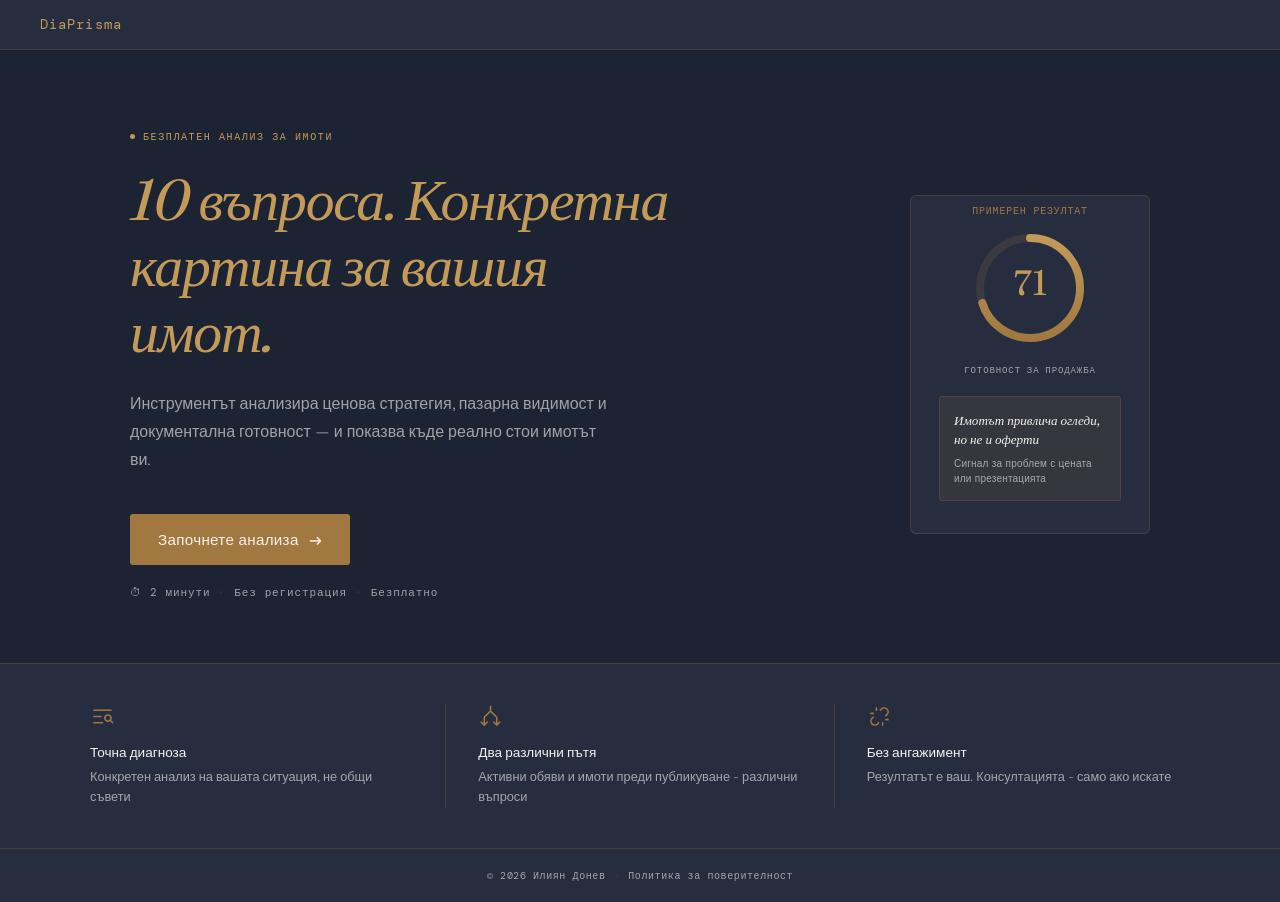
==== commit a3ccd70d: "Update button text from 'Разберете повече' to 'Започнете анализа'" ====
--- a/index.html
+++ b/index.html
@@ -36,7 +36,7 @@
         </p>
 
         <button class="lp-cta" id="lp-start-btn">
-          Разберете повече
+          Започнете анализа
           <span class="lp-cta-arrow">→</span>
         </button>
 
--- a/css/style.css
+++ b/css/style.css
@@ -173,15 +173,15 @@
 }
 
 .lp-score-preview::before {
-  content: 'Пример за резултат';
+  content: 'Примерен резултат';
   position: absolute;
-  top: -9px;
+  top: 8px;
   left: 50%;
   transform: translateX(-50%);
   font-family: 'DM Mono', monospace;
-  font-size: 9px;
-  font-weight: 400;
-  letter-spacing: 0.1em;
+  font-size: 10px;
+  font-weight: 500;
+  letter-spacing: 0.08em;
   text-transform: uppercase;
   color: var(--bronze);
   background: var(--slate-mid);
@@ -237,7 +237,7 @@
 }
 
 .lp-score-risk-body {
-  font-family: 'DM Mono', monospace;
+  font-family: 'Space Grotesk', sans-serif;
   font-size: 10px;
   color: var(--white-dim);
   line-height: 1.5;
@@ -691,7 +691,7 @@
 .field-row { display: flex; flex-direction: column; gap: 10px; margin-bottom: 12px; }
 
 .privacy-notice {
-  font-family: 'DM Mono', monospace;
+  font-family: 'Space Grotesk', sans-serif;
   font-size: 10px;
   letter-spacing: 0.04em;
   color: var(--white-dim);
@@ -726,7 +726,7 @@
 .submit-btn:disabled { opacity: 0.32; cursor: not-allowed; }
 
 .form-error {
-  font-family: 'DM Mono', monospace;
+  font-family: 'Space Grotesk', sans-serif;
   font-size: 10px;
   letter-spacing: 0.04em;
   color: #E06060;
@@ -751,7 +751,7 @@
 .restart-link {
   display: inline-block;
   margin-top: 1rem;
-  font-family: 'DM Mono', monospace;
+  font-family: 'Space Grotesk', sans-serif;
   font-size: 10px;
   letter-spacing: 0.08em;
   color: var(--white-dim);
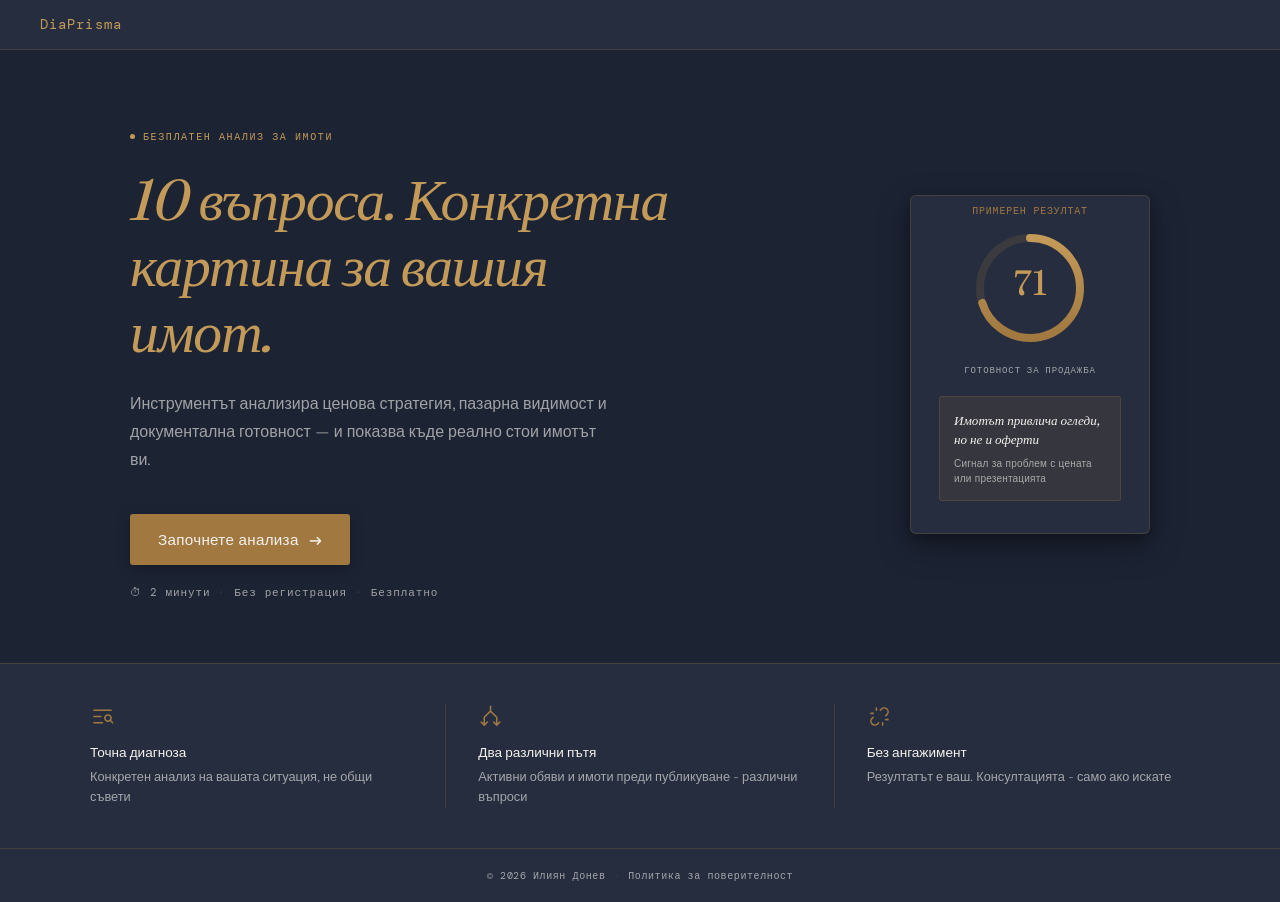
==== commit d2e302e5: "Update Open Graph image URL in index.html quiz thumbnail image" ====
--- a/index.html
+++ b/index.html
@@ -5,7 +5,7 @@
   <meta name="viewport" content="width=device-width, initial-scale=1">
   <meta property="og:title" content="Безплатна диагностика за продавачи на имоти">
   <meta property="og:description" content="Защо вашият имот не се продава – 2-минутна проверка">
-  <meta property="og:image" content="assets/og-image.png">
+  <meta property="og:image" content="https://diaprisma.netlify.app/quiz-thumbnail.png">
   <title>Безплатен анализ за имоти</title>
   <link rel="stylesheet" href="css/style.css">
   <script defer src="https://cloud.umami.is/script.js" data-website-id="cf87cef5-dd13-4942-bef0-fa06c832aa52"></script>
--- a/css/style.css
+++ b/css/style.css
@@ -135,10 +135,19 @@
   margin-bottom: 1.25rem;
   white-space: nowrap;
   letter-spacing: 0.02em;
-}
-
-.lp-cta:hover { background: var(--bronze-light); transform: translateY(-1px); }
-.lp-cta:active { transform: translateY(0) scale(0.99); }
+  box-shadow: 0 4px 14px rgba(0, 0, 0, 0.25);
+  transition: background 0.2s, transform 0.15s, box-shadow 0.15s;
+}
+
+.lp-cta:hover { 
+   background: var(--bronze-light); 
+   transform: translateY(-1px); 
+   box-shadow: 0 6px 20px rgba(0, 0, 0, 0.4);
+}
+.lp-cta:active { 
+   transform: translateY(0) scale(0.99);
+   box-shadow: 0 2px 6px rgba(0, 0, 0, 0.3);
+}
 
 .lp-cta-arrow {
   font-size: 1rem;
@@ -170,6 +179,8 @@
   width: 240px;
   text-align: center;
   position: relative;
+  box-shadow: 0 12px 32px rgba(0, 0, 0, 0.35), 
+              0 4px 12px rgba(0, 0, 0, 0.20);
 }
 
 .lp-score-preview::before {
@@ -689,6 +700,11 @@
 }
 
 .field-row { display: flex; flex-direction: column; gap: 10px; margin-bottom: 12px; }
+
+.field-input[id="inp-note"] {
+  resize: vertical;
+  min-height: 80px;
+}
 
 .privacy-notice {
   font-family: 'Space Grotesk', sans-serif;
